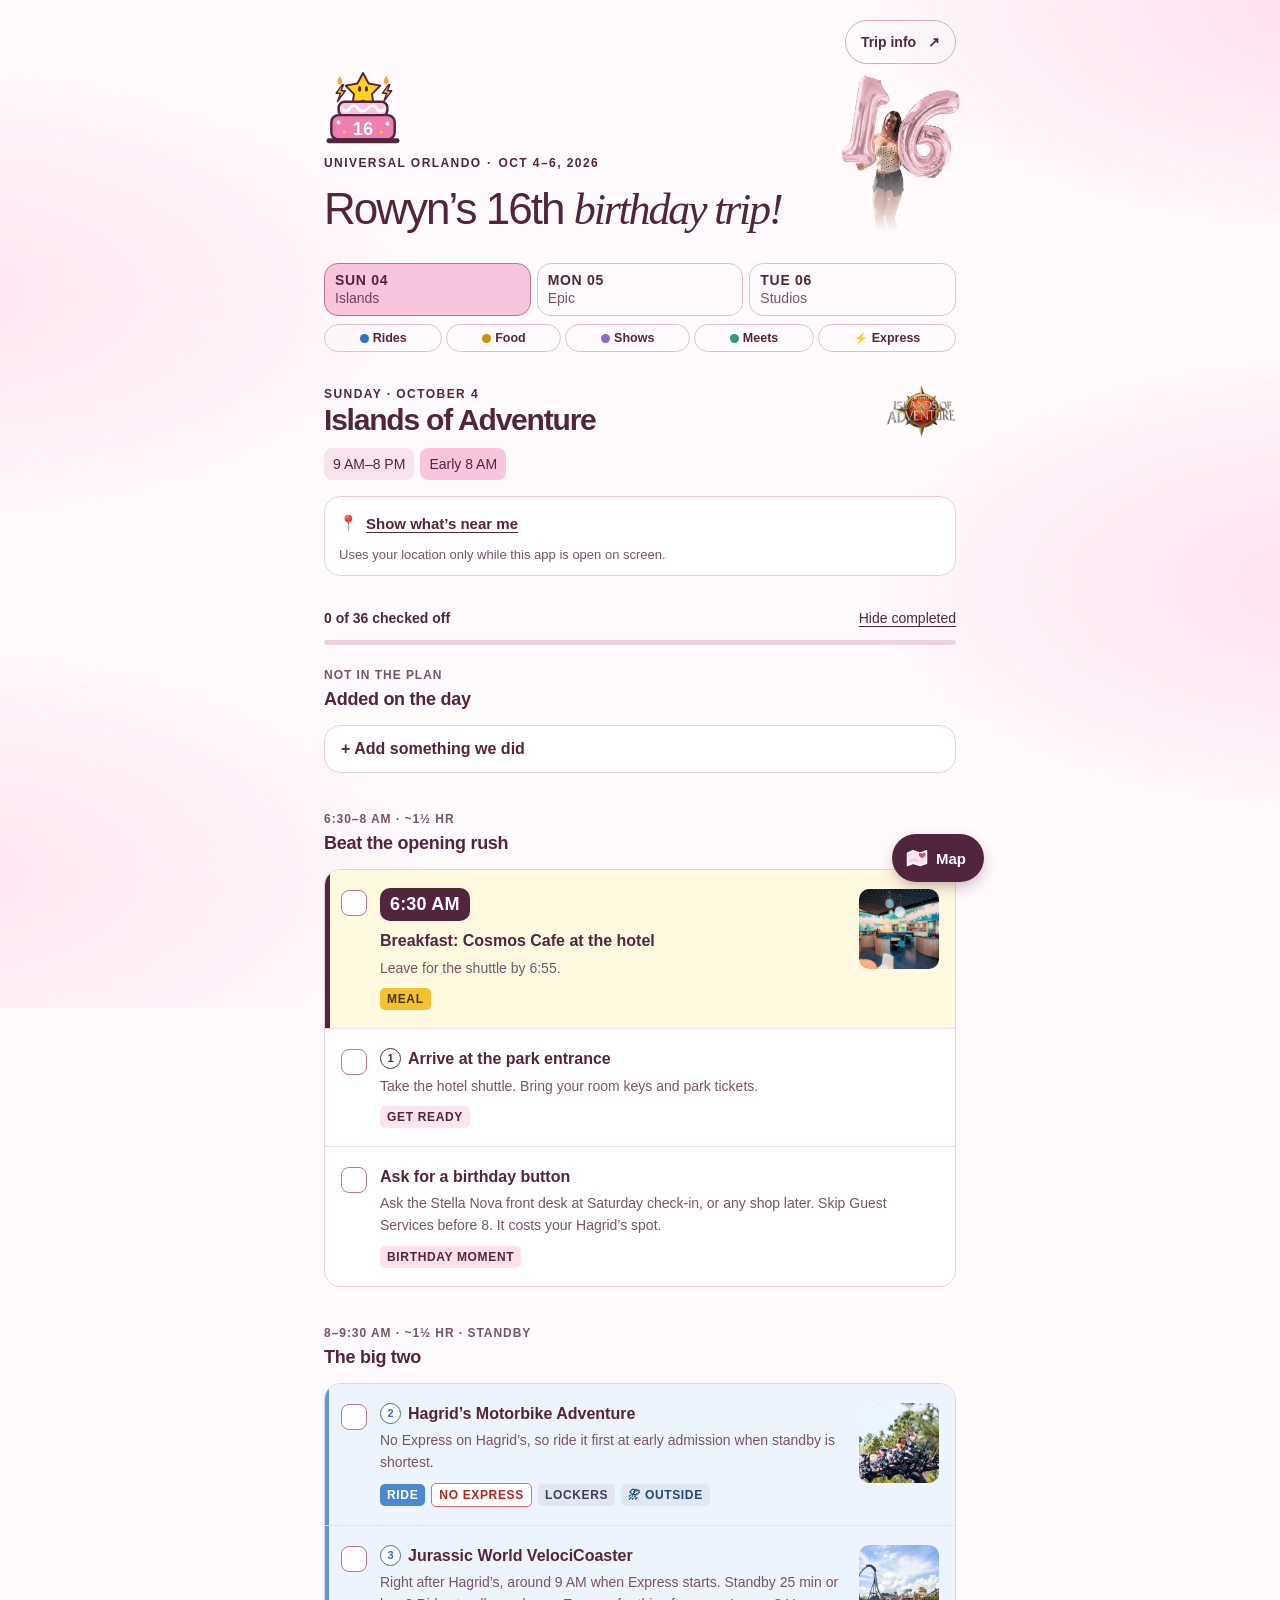
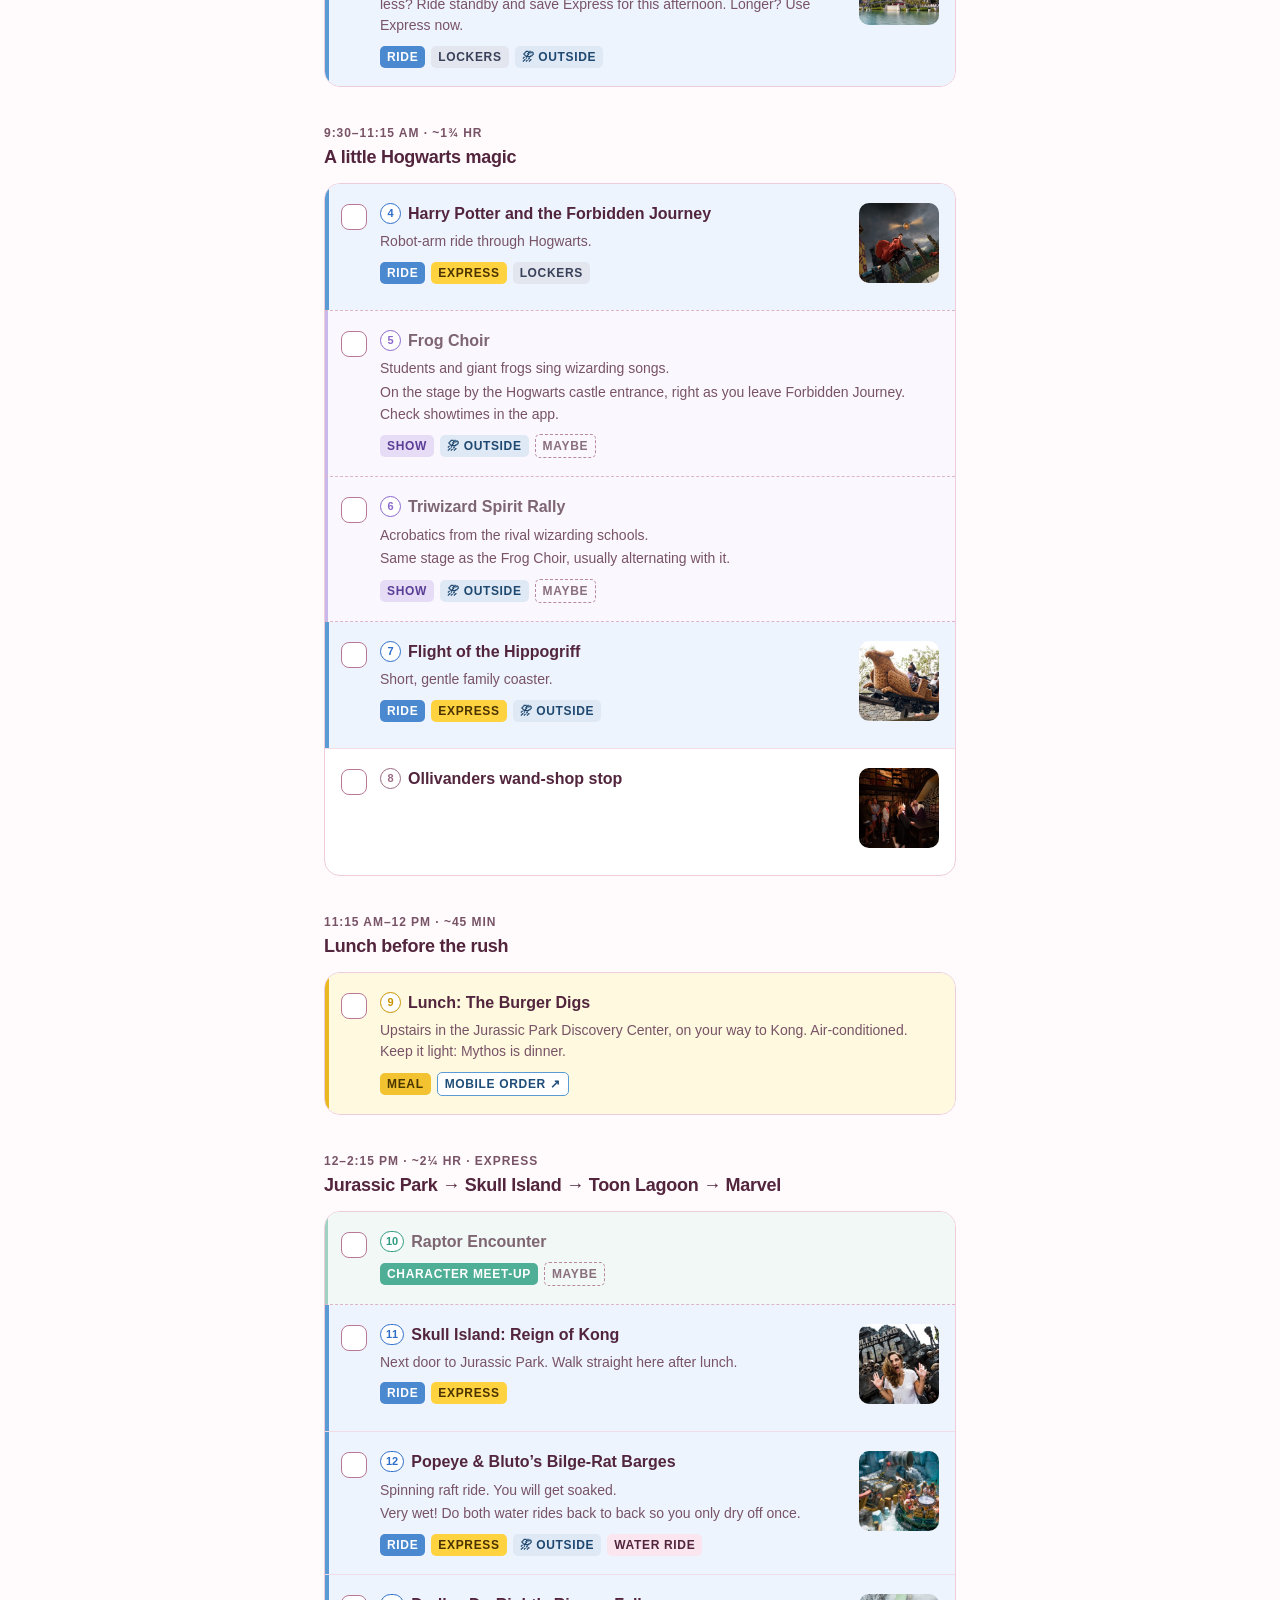
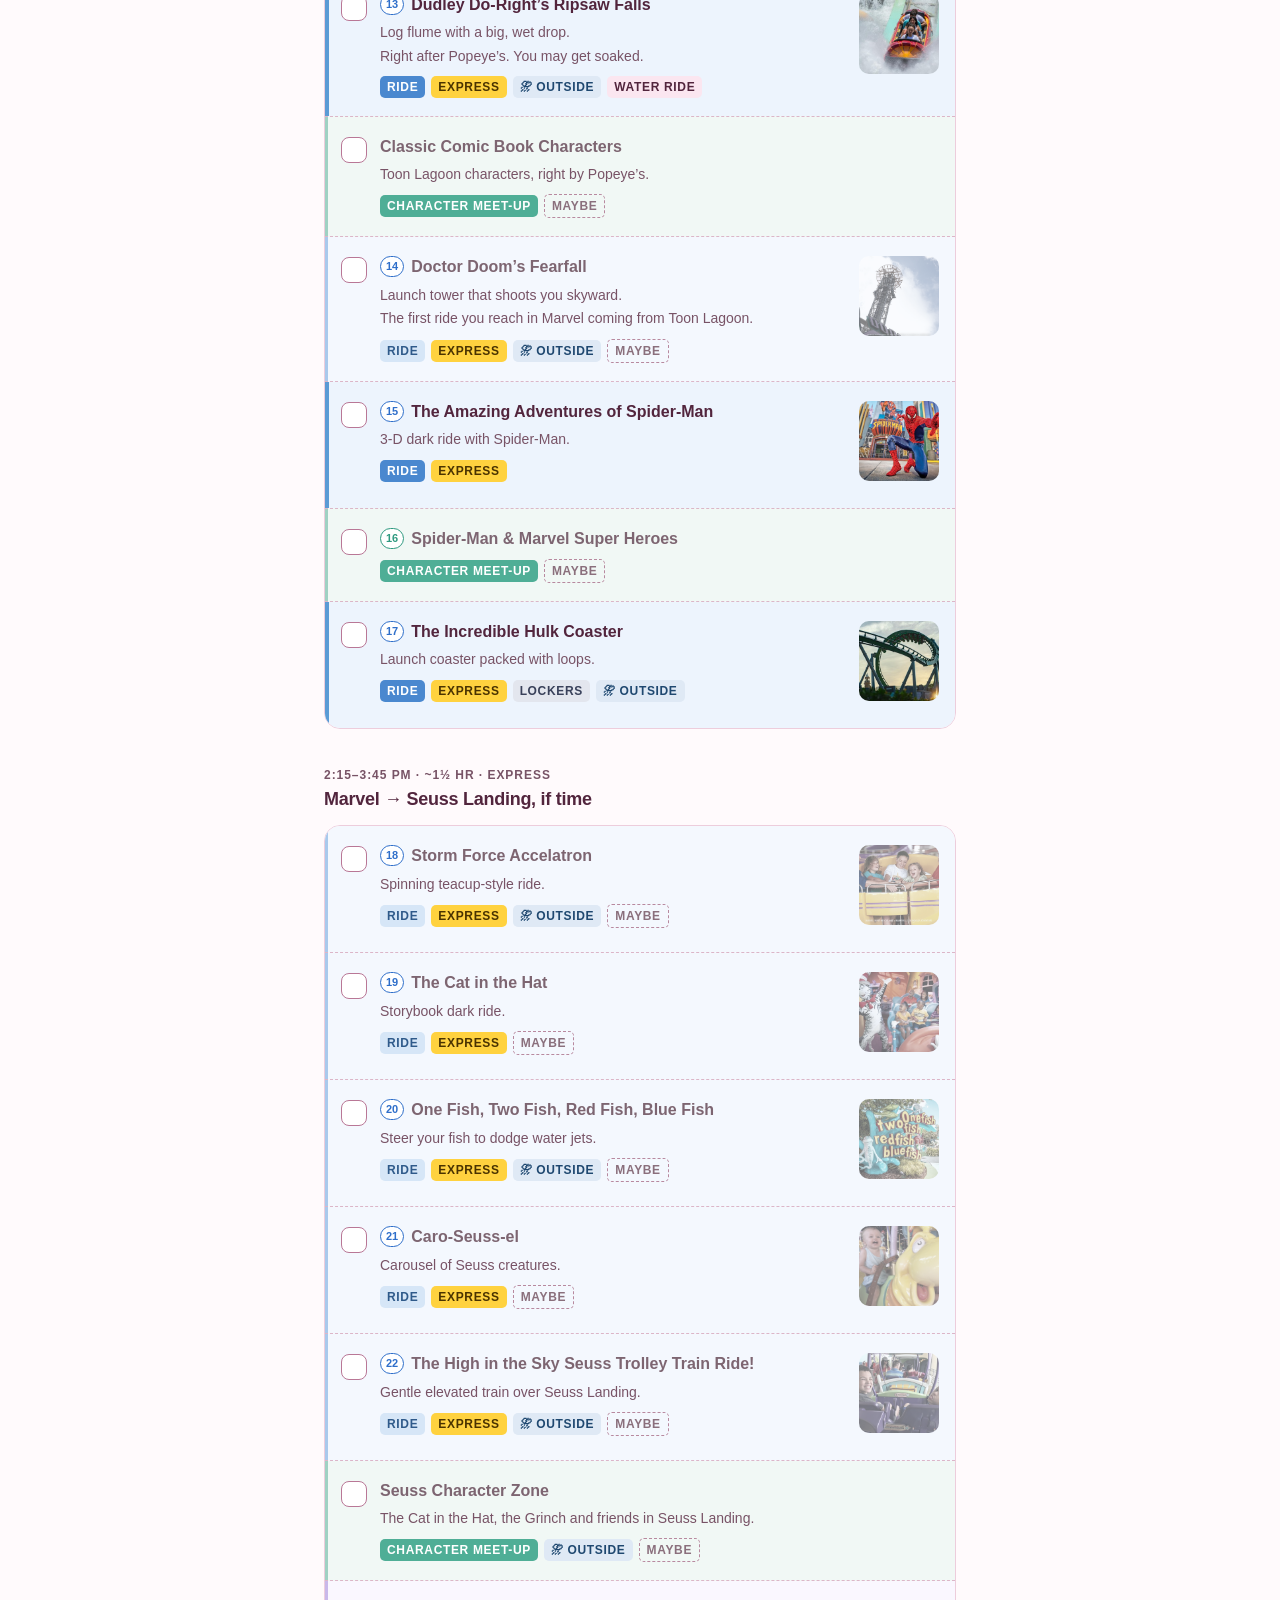
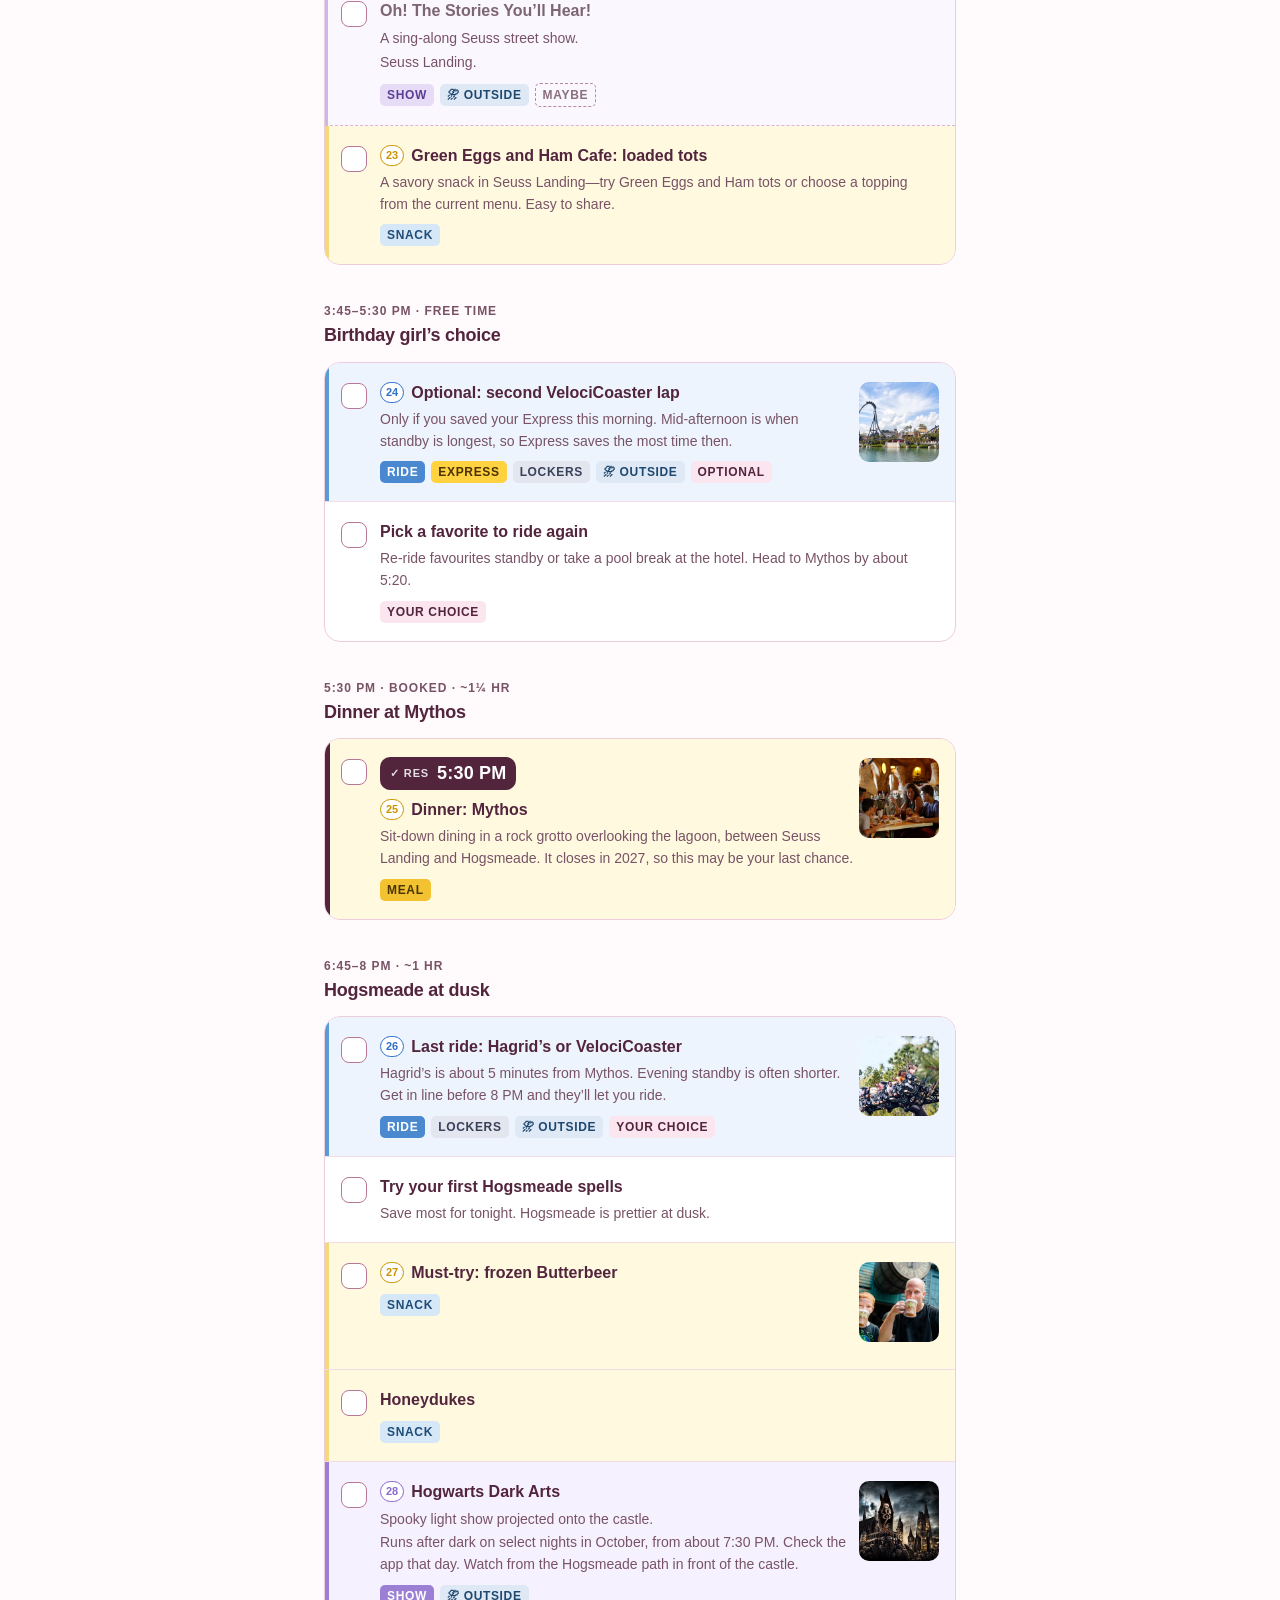
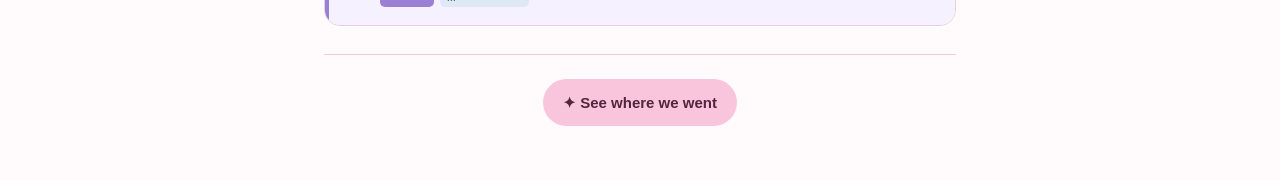
==== index.html @ b740d7c8 "Add missing shows and character meets as maybes, with live times on meets too; v132 Co-Authored-By: " ====
<!doctype html>
<html lang="en"><head><meta charset="UTF-8"><meta name="robots" content="noindex, nofollow, noimageindex"><meta name="viewport" content="width=device-width, initial-scale=1, viewport-fit=cover"><meta name="theme-color" content="#fffafc"><meta name="description" content="Three days of rides, birthday moments, and a pocket-sized checklist for Universal Orlando."><meta name="apple-mobile-web-app-capable" content="yes"><meta name="apple-mobile-web-app-title" content="Rowyn’s 16th"><meta name="apple-mobile-web-app-status-bar-style" content="default"><meta property="og:type" content="website"><meta property="og:url" content="https://alisonjoseph.github.io/birthday-park-days/"><meta property="og:title" content="Rowyn’s 16th birthday trip!"><meta property="og:description" content="Three days at Universal Orlando, Oct 4–6."><meta property="og:image" content="https://alisonjoseph.github.io/birthday-park-days/og-image.png?v=4"><meta property="og:image:width" content="1200"><meta property="og:image:height" content="630"><meta name="twitter:card" content="summary_large_image"><title>Rowyn’s 16th birthday trip!</title><link rel="manifest" href="./manifest.webmanifest?v=132"><link rel="icon" href="./icons/favicon.svg?v=132" type="image/svg+xml"><link rel="apple-touch-icon" href="./icons/apple-touch-icon.png?v=132"><link rel="stylesheet" href="./styles.css?v=132"><script defer src="./itinerary.js?v=132"></script><script defer src="./app.js?v=132"></script></head>
<body><div class="app">
<section class="trip-heading"><div class="hero"><div class="hero-text"><a href="./" class="brand" aria-label="Rowyn’s 16th home"><img class="brand-cake" src="./icons/cake-16.svg" alt="" width="78" height="78"></a><p class="eyebrow trip-eyebrow"><span>UNIVERSAL ORLANDO</span><span class="dot-sep">OCT 4–6, 2026</span></p><h1>Rowyn’s 16th <em>birthday trip!</em></h1></div><div class="hero-side"><button class="help-button" id="help-open" aria-label="Open trip information and installation help">Trip info <span aria-hidden="true">↗</span></button><img class="hero-photo" src="./photos/hero-photo.jpg" alt="The birthday girl holding pink 1 and 6 balloons" width="180" height="227"></div></div><div class="trip-bottom" hidden><span class="birthday-label">3 parks · 3 days</span><span id="total-progress">0 checked off</span></div></section>
<div class="top-cover" aria-hidden="true"></div><div id="nav-sentinel" aria-hidden="true"></div><div class="sticky-nav"><div class="nav-row"><nav class="days" aria-label="Choose itinerary day" id="days"></nav></div><div class="filters" id="filters" role="group" aria-label="Show only"></div></div>
<main id="main"><section class="park-heading" id="park-heading"></section><section class="route-card" id="route-card" aria-label="Today’s route"><button type="button" class="route-map" id="route-open" aria-label="Open today’s route map"><svg id="route-mini" aria-hidden="true"></svg></button><div class="route-row"><div class="route-text"><strong id="route-label">Today’s route</strong><span id="route-sum"></span></div><button type="button" class="route-expand" id="route-expand">Expand <span aria-hidden="true">↗</span></button></div><section class="near-you" id="near-you" aria-label="Near you" aria-live="polite"></section></section><section class="day-status" aria-label="Day progress"><div><span id="day-progress"></span><button id="filter" aria-pressed="false">Hide completed</button></div><progress id="progress" value="0" max="100" aria-label="Day completed"></progress></section><div id="save-warning" role="status" hidden></div><div id="checklist"></div><p class="all-done" id="all-done" hidden>You did it. A day well ridden. ✦</p><aside class="park-note" id="park-note"></aside><footer><button type="button" id="recap-open" class="recap-button">✦ See where we went</button></footer></main>
<div class="view-switch view-fab" role="group" aria-label="View"><button type="button" data-view="list" aria-pressed="true"><svg class="vs-ico" viewBox="0 0 22 20" aria-hidden="true"><path d="M3.2 2.2l.9 1.9 2 .3-1.5 1.4.4 2-1.8-1-1.8 1 .4-2L.3 4.4l2-.3z" fill="#f28cb8"/><rect x="9" y="3.3" width="12" height="2.6" rx="1.3" fill="currentColor"/><path d="M3.2 9.4c-.8-1-2.6-.6-2.6.8 0 1.3 1.6 2.2 2.6 3 1-.8 2.6-1.7 2.6-3 0-1.4-1.8-1.8-2.6-.8z" fill="#f28cb8"/><rect x="9" y="9.7" width="9" height="2.6" rx="1.3" fill="currentColor"/><path d="M3.2 15.2l.9 1.9 2 .3-1.5 1.4.4 2-1.8-1-1.8 1 .4-2-1.5-1.4 2-.3z" fill="#f28cb8" transform="translate(0 -1.2)"/><rect x="9" y="15.3" width="10.5" height="2.6" rx="1.3" fill="currentColor"/></svg><span class="vs-text">List</span></button><button type="button" data-view="map" aria-pressed="false"><svg class="vs-ico" viewBox="0 0 22 20" aria-hidden="true"><path d="M1.5 5.2l5.6-2.4 7 2.4 6.4-2.4v12.4l-6.4 2.4-7-2.4-5.6 2.4z" fill="#fde2ee" stroke="currentColor" stroke-width="1.5" stroke-linejoin="round"/><path d="M7.1 2.8v12.4M14.1 5.2v12.4" stroke="currentColor" stroke-width="1.2" opacity=".45"/><path d="M4.2 13.2c1.6-.4 2.2-2.2 4-2.1s2.2 1.9 4 1.5" fill="none" stroke="#f28cb8" stroke-width="1.3" stroke-linecap="round" stroke-dasharray=".1 2.3"/><path d="M16.2 11.4c-1.3-1.6-4-1-4 1.1 0 1.9 2.4 3.3 4 4.5 1.6-1.2 4-2.6 4-4.5 0-2.1-2.7-2.7-4-1.1z" transform="translate(0 -6.2)" fill="#e0457f" stroke="#fff" stroke-width="1"/></svg><span class="vs-text">Map</span></button></div><div class="save-status" id="save-status" aria-live="polite"></div></div>
<dialog id="help"><div class="dialog-head"><h2>Trip details</h2><button id="help-close" aria-label="Close trip information">✕</button></div><div class="dialog-body"><h3>Travel</h3><ul class="flights"><li><div class="travel-text"><span class="flight-dir">Going · Sat, Oct 3</span><strong>Southwest WN 3813</strong><span>Austin (AUS) 4:15 PM CT → Orlando (MCO) 7:45 PM ET</span></div></li><li><div class="travel-text"><span class="flight-dir">Hotel · Oct 3–7</span><strong>Universal Stella Nova Resort</strong><span>Check in Sat, Oct 3 · Check out Wed, Oct 7</span></div><img class="travel-photo" src="./photos/hotel-stella-nova.jpg" alt="Universal Stella Nova Resort at dusk" width="80" height="80"></li><li><div class="travel-text"><span class="flight-dir">Home · Wed, Oct 7</span><strong>Southwest WN 4398</strong><span>Orlando (MCO) 2:05 PM ET → Austin (AUS) 3:55 PM CT</span></div></li></ul><h3>Weather</h3><ul class="weather-list" id="trip-weather"></ul><p class="wx-note">Forecast for Orlando from Open-Meteo. Updates when you’re online.</p><h3>Hours at a glance</h3><div class="hours-table"><table><caption>Regular park hours · Eastern</caption><thead><tr><th scope="col">Park</th><th scope="col">Oct 4</th><th scope="col">Oct 5–6</th></tr></thead><tbody><tr><th scope="row">Studios</th><td>9 AM–5 PM</td><td>10 AM–7 PM</td></tr><tr><th scope="row">Islands</th><td>9 AM–8 PM</td><td>9 AM–8 PM</td></tr><tr><th scope="row">Epic</th><td>10 AM–8 PM</td><td>10 AM–8 PM</td></tr></tbody></table></div><h3>Add to your home screen</h3><button id="install" hidden>Install Rowyn’s 16th</button><p><strong>iPhone:</strong> open this link in Safari, tap Share, then Add to Home Screen. Enable Open as Web App if shown.</p><p id="offline-status" hidden></p><h3>Your checkmarks</h3><p>Saved on this device and browser, including when offline. They do not sync with other phones. Clearing browser data removes them.</p><p class="reset-row"><button type="button" id="reset-day" class="reset-button">Reset all checkmarks</button></p><h3>Hotel & early entry</h3><p>Bring your hotel room key every day. You need it for early admission.</p><h3>Useful links</h3><ul class="links"><li><a href="https://www.universalorlando.com/web/en/us/plan-your-visit/hours-information/park-hours" target="_blank" rel="noopener">Official hours & closures ↗</a></li><li><a href="https://www.universalorlando.com/web/en/us/early-park-admission" target="_blank" rel="noopener">Early admission attractions ↗</a></li><li><a href="https://www.universalorlando.com/web/en/us/tickets-packages/express-passes" target="_blank" rel="noopener">Express details ↗</a></li><li><a href="https://www.loewshotels.com/stella-nova-resort/discover" target="_blank" rel="noopener">Stella Nova hotel details ↗</a></li><li><a href="https://blog.discoveruniversal.com/guides-and-tips/complete-guide-to-universal-islands-of-adventure/" target="_blank" rel="noopener">Islands ride & food guide ↗</a></li><li><a href="https://blog.discoveruniversal.com/guides-and-tips/complete-guide-to-universal-studios-florida/" target="_blank" rel="noopener">Studios ride & food guide ↗</a></li><li><a href="https://blog.discoveruniversal.com/guides-and-tips/complete-guide-to-universal-epic-universe/" target="_blank" rel="noopener">Epic ride & food guide ↗</a></li></ul></div></dialog>
<dialog id="map-view" class="map-dialog" aria-labelledby="map-title"><div class="map-head"><div><p class="map-eyebrow" id="map-eyebrow">TODAY’S ROUTE</p><h2 id="map-title"></h2></div><div class="map-head-actions"><button type="button" id="map-extras" class="map-extras" aria-pressed="true" aria-label="Show optional extras on the route">Extras</button><button id="map-close" aria-label="Close map">✕</button></div></div><div class="map-stage"><svg id="route-full" role="group" aria-label="Route map. Numbered pins follow the plan; tap one to see it. Pinch or use the buttons to zoom."></svg><div class="map-legend" role="group" aria-label="Map options"></div><div class="map-zoom"><button type="button" data-zoom="1.6" aria-label="Zoom in">+</button><button type="button" data-zoom="0.625" aria-label="Zoom out">−</button><button type="button" id="map-fit" hidden>Fit</button><button type="button" class="map-add" id="map-add" aria-label="Add something we did">★ Add</button></div></div><div class="map-sheet" id="map-sheet" aria-live="polite"></div></dialog><dialog id="add-dialog" class="add-dialog" aria-labelledby="add-title"><div class="dialog-head"><h2 id="add-title">Add something</h2><button id="add-close" aria-label="Close">✕</button></div><div class="dialog-body" id="add-body"></div></dialog><dialog id="recap" class="recap-dialog" aria-labelledby="recap-title"><div class="dialog-head"><h2 id="recap-title">Where we went</h2><button id="recap-close" aria-label="Close recap">✕</button></div><button type="button" class="recap-replay" id="recap-replay" aria-label="Replay the recap animation"><span aria-hidden="true">↻</span> Replay</button><div class="recap-body"><p class="recap-eyebrow">UNIVERSAL ORLANDO · OCT 4–6, 2026</p><p class="recap-headline">Rowyn’s 16th, <em>mapped</em></p><div class="recap-maps" id="recap-maps"></div><div class="recap-stats" id="recap-stats"></div><p class="recap-fine">The ink line follows the order things were checked off. Screenshot it to keep.</p></div></dialog><noscript><p class="no-script">Enable JavaScript to view and check off your itinerary.</p></noscript></body></html>
---- styles.css ----
:root{color-scheme:light;--ink:#52253d;--muted:#785366;--paper:#fff3f7;--line:#edcddc;--accent:#f8c5dd;--display:Georgia,'Times New Roman',serif;font-family:ui-sans-serif,-apple-system,BlinkMacSystemFont,'Segoe UI',sans-serif;color:var(--ink);background:#f5dfe9}*{box-sizing:border-box}body{margin:0}button,a,input{-webkit-tap-highlight-color:transparent}button,input{font:inherit}button,a{touch-action:manipulation}button{cursor:pointer}button:focus-visible,a:focus-visible,input:focus-visible{outline:3px solid #b12f71;outline-offset:4px}button{color:inherit}a{color:inherit}button:disabled{cursor:default}.app{max-width:720px;margin:auto;background:var(--paper);min-height:100dvh;padding:0 26px;padding-top:env(safe-area-inset-top);padding-bottom:env(safe-area-inset-bottom)}.topbar{display:flex;align-items:center;justify-content:space-between;padding:24px 0 16px;gap:10px}.brand{text-decoration:none;font-weight:850;letter-spacing:.11em;font-size:14px;display:flex;align-items:center;gap:9px}.brand-mark{display:grid;place-items:center;width:31px;height:31px;background:var(--ink);color:var(--accent);border-radius:9px;font-size:21px}.help-button{background:transparent;border:1px solid #d9aabe;border-radius:24px;padding:11px 15px;min-height:44px;font-size:14px;font-weight:600}.help-button span{margin-left:8px}.trip-heading{padding:22px 0 26px}.eyebrow{font-size:12px;font-weight:750;letter-spacing:.12em;line-height:1.6;margin:0 0 14px}.trip-heading h1{font-size:clamp(43px,9vw,66px);font-weight:500;line-height:1.02;letter-spacing:-.045em;margin:0 0 24px}.trip-heading h1 em{font-family:var(--display);font-weight:400;letter-spacing:-.05em}.trip-bottom{display:flex;justify-content:space-between;gap:12px;align-items:center;font-size:14px}.birthday-label{font-weight:650}#total-progress{color:var(--muted);font-variant-numeric:tabular-nums}.days{position:sticky;top:0;z-index:5;display:grid;grid-template-columns:repeat(3,1fr);gap:8px;background:var(--paper);padding:12px 0 14px;border-bottom:1px solid var(--line)}.day-button{border:1px solid #e6bdd0;background:transparent;border-radius:14px;text-align:left;padding:12px 14px;min-height:88px;display:flex;flex-direction:column;gap:4px}.day-button[aria-current="date"]{background:var(--ink);border-color:var(--ink);color:white}.day-button .date{font-size:14px;font-weight:750;letter-spacing:.05em}.day-button .label{font-size:14px;color:var(--muted);line-height:1.3}.day-button[aria-current="date"] .label{color:var(--accent)}.park-heading{padding:28px 0 18px}.park-heading h2{font-size:34px;line-height:1.05;letter-spacing:-.04em;margin:0 0 11px;max-width:450px}.park-heading .subtitle{font-family:var(--display);font-style:italic;font-size:20px;line-height:1.4;margin:0 0 19px}.hours{display:flex;flex-wrap:wrap;gap:8px}.hours span{font-size:14px;padding:9px 11px;border-radius:8px;background:#f8e2ec}.hours .early{background:var(--accent)}.intro{font-size:16px;line-height:1.6;color:var(--muted);margin:19px 0 0}.day-status{padding:2px 0 20px}.day-status>div{display:flex;justify-content:space-between;align-items:center;gap:12px}#day-progress{font-size:14px;font-weight:700}#filter{background:transparent;border:0;font-size:14px;padding:12px 0;text-decoration:underline;text-underline-offset:3px;min-height:44px}progress{appearance:none;border:0;display:block;width:100%;height:5px;border-radius:10px;overflow:hidden;background:#eed1df}progress::-webkit-progress-bar{background:#eed1df}progress::-webkit-progress-value{background:var(--ink);transition:width .2s}progress::-moz-progress-bar{background:var(--ink)}.section{margin-bottom:28px}.section-title{display:flex;align-items:flex-start;gap:12px;padding:11px 0 14px}.number{flex-shrink:0;font-size:12px;font-weight:700;border:1px solid #dcb0c5;display:grid;place-items:center;width:28px;height:28px;border-radius:50%;margin-top:3px}.section-title .time{font-size:12px;letter-spacing:.08em;font-weight:750;color:var(--muted);margin:0 0 5px}.section-title h3{font-size:18px;font-weight:750;margin:0;line-height:1.35;letter-spacing:-.015em}.items{background:white;border:1px solid var(--line);border-radius:16px;overflow:hidden}.item{display:flex;align-items:flex-start;gap:13px;padding:18px 16px;border-bottom:1px solid #f2dce6;cursor:pointer}.item:last-child{border:0}.item input{appearance:none;-webkit-appearance:none;flex-shrink:0;width:26px;height:26px;border:1.5px solid #b97796;border-radius:8px;margin:2px 0 0;background:white;display:grid;place-items:center;cursor:pointer}.item input:checked{background:var(--ink);border-color:var(--ink)}.item input:checked:after{content:'✓';font-size:19px;color:var(--accent);font-weight:700}.item-body{flex:1;min-width:0}.item-title{font-size:16px;line-height:1.45;font-weight:700;display:block}.item-note{font-size:14px;line-height:1.55;color:var(--muted);display:block;margin-top:5px}.tag{font-size:12px;font-weight:750;letter-spacing:.055em;display:inline-block;padding:4px 7px;background:#fbe6f0;border-radius:5px;margin-top:9px}.tag.priority{background:#f9d2e4}.tag.birthday{background:#ffe0eb}.item.done{background:#fcecf3}.item.done .item-title{text-decoration:line-through;color:#835d70}.item.done .item-note,.item.done .tag{opacity:.65}.park-note{border-left:3px solid #cf87a9;padding:2px 0 2px 16px;margin:6px 0 30px;font-size:14px;line-height:1.65;color:var(--muted)}.park-note strong{display:block;color:var(--ink);margin-bottom:4px}.express-tip{background:#fbe3ee;border-radius:10px;font-size:14px;line-height:1.55;padding:14px 16px;margin:0 0 22px}.all-done{padding:24px;background:var(--accent);border-radius:14px;font-size:20px;font-family:var(--display);text-align:center}footer{padding:24px 0 40px;border-top:1px solid var(--line);font-size:13px;text-align:center;color:var(--muted);line-height:1.7}footer p{font-family:var(--display);font-style:italic;font-size:23px;margin:0 0 6px;color:var(--ink)}footer a{display:block;font-size:14px;margin-top:10px;text-underline-offset:3px}.save-status{position:fixed;bottom:calc(22px + env(safe-area-inset-bottom));left:50%;transform:translateX(-50%);background:var(--ink);color:white;border-radius:22px;padding:11px 17px;font-size:14px;box-shadow:0 5px 20px #52253d33;pointer-events:none;opacity:0;transition:opacity .15s;z-index:12;white-space:nowrap}.save-status.visible{opacity:1}#save-warning{padding:14px;background:#ffe3c9;border-radius:10px;margin:0 0 20px;font-size:14px;line-height:1.5}dialog{width:calc(100% - 28px);max-width:520px;max-height:85dvh;padding:0;border:1px solid var(--line);border-radius:20px;background:var(--paper);color:var(--ink)}dialog::backdrop{background:#52253d88;backdrop-filter:blur(3px)}.dialog-head{display:flex;align-items:center;justify-content:space-between;padding:20px 22px 12px;position:sticky;top:0;background:var(--paper);border-bottom:1px solid var(--line)}.dialog-head h2{font-size:24px;letter-spacing:-.03em;margin:0}.dialog-head button{border:1px solid #e6bdd0;background:transparent;border-radius:50%;width:44px;height:44px;font-size:20px}.dialog-body{padding:22px;font-size:16px;line-height:1.6}.dialog-body h3{font-size:18px;margin:26px 0 8px}.dialog-body p{margin:10px 0}.hours-table{overflow-x:auto}table{border-collapse:collapse;width:100%;font-size:14px}caption{text-align:left;margin:0 0 10px;color:var(--muted)}th,td{text-align:left;padding:10px 6px;border-bottom:1px solid var(--line);vertical-align:top}#install{display:block;background:var(--ink);color:white;border:0;border-radius:10px;padding:13px 18px}#install[hidden]{display:none}.links{padding-left:18px}.links li{margin:12px 0}.no-script{padding:30px}body.modal-open{overflow:hidden}[hidden]{display:none!important}@media(min-width:800px){.app{margin:24px auto;border-radius:24px;padding:0 44px;box-shadow:0 10px 60px #52253d0d}.trip-heading{padding-top:30px}.topbar{padding-top:28px}.days{top:0}.park-heading{padding-top:32px}}@media(max-width:370px){.app{padding-left:16px;padding-right:16px}.day-button{padding:12px 10px}.trip-bottom{font-size:13px}.park-heading h2{font-size:30px}}@media(prefers-reduced-motion:reduce){*{transition:none!important;scroll-behavior:auto!important}}@media print{.days,.help-button,#filter,.save-status{display:none}.app{max-width:none}.items{break-inside:avoid}body{background:white}}

/* Compact trip framing keeps the first activity within a phone screen. */
.topbar{padding:16px 0 10px}.trip-heading{padding:12px 0 16px}.trip-heading h1{font-size:34px;line-height:1.15;margin-bottom:12px}.trip-heading .eyebrow{margin-bottom:10px}.day-button{min-height:74px;padding:11px 12px}.park-heading{padding:22px 0 16px}.park-heading .eyebrow{margin-bottom:10px}.park-heading h2{font-size:30px}.park-heading .subtitle{font-size:18px;margin-bottom:14px}.day-status{padding-bottom:12px}@media(min-width:800px){.trip-heading h1{font-size:44px}}

.day-button[aria-current="date"]{background:#f8c5dd;border-color:#bf6f93;color:#52253d}.day-button[aria-current="date"] .label{color:#704357}.brand-mark{background:#f8c5dd;color:#52253d}.item input:checked{background:#a13b70;border-color:#a13b70}.item input:checked:after{color:#fff3f7}progress::-webkit-progress-value{background:#af477e}progress::-moz-progress-bar{background:#af477e}

/* Photos sit to the right; text can use the full width beneath them. */
.item-photo{float:right;width:80px;height:80px;object-fit:cover;border-radius:10px;margin:1px 0 9px 12px;background:#fbe6f0}.item-description{display:block;font-size:14px;line-height:1.55;margin-top:6px;color:var(--ink)}.item-body{display:flow-root}.item.unavailable{background:#fff8fb;cursor:default}.item input:disabled{background:#f2e7ed;border-style:dashed;cursor:default}.item.done .item-photo{opacity:.6}.item.done .item-description{color:var(--muted)}.checklist-intro{font-size:14px;line-height:1.6;color:var(--muted);margin:0 0 18px}@media(max-width:370px){.item{padding:16px 12px;gap:10px}.item-photo{width:68px;height:68px;margin-left:9px}}
.item-est{display:block;font-size:12px;font-weight:650;letter-spacing:.02em;opacity:.75;margin-top:2px}
.tag.express{background:#5a1f3d;color:#fff;margin-right:6px}
.day-button .tab-hours{font-size:11.5px;font-weight:650;line-height:1.25;opacity:.8}
.item.food{background:#fff8ef;box-shadow:inset 4px 0 0 #f0a35e}
.item.food-snack{box-shadow:inset 4px 0 0 #f6c58f}
.tag.food-tag{background:#f0a35e;color:#4a2408;margin-right:6px}
.item.food-snack .tag.food-tag{background:#fbdcb8}
.item.show{background:#f6f1ff;box-shadow:inset 4px 0 0 #9b7fd4}
.tag.show-tag{background:#9b7fd4;color:#fff;margin-right:6px}
.park-title{display:flex;align-items:center;justify-content:space-between;gap:12px}
.park-logos{display:flex;gap:8px;flex-shrink:0}
.park-logo{height:52px;width:auto;max-width:96px;object-fit:contain}
.brand-cake{width:38px;height:38px;display:block}
.item.maybe{background:#faf6f8;outline:1.5px dashed #dcb6c8;outline-offset:-6px;border-radius:12px}
.item.maybe .item-title{color:#8a6f7c}
.item.maybe .item-photo{opacity:.55;filter:grayscale(.5)}
.tag.maybe-tag{background:transparent;border:1.5px dashed #b8899f;color:#8a6f7c;margin-right:6px}
.sticky-nav{position:sticky;top:0;z-index:5;background:var(--paper);border-bottom:1px solid var(--line)}
.sticky-nav .days{position:static;border-bottom:0;padding-bottom:8px}
.filters{display:flex;gap:6px;overflow-x:auto;padding:0 0 10px;scrollbar-width:none}
.filters::-webkit-scrollbar{display:none}
.filter-chip{flex-shrink:0;border:1px solid #e6bdd0;background:transparent;color:#52253d;border-radius:999px;padding:6px 12px;font:inherit;font-size:13px;font-weight:650;cursor:pointer}
.filter-chip[aria-pressed="true"]{background:#52253d;border-color:#52253d;color:#fff}
.filter-chip{padding:6px 10px;font-size:12.5px}.filters{gap:5px}
.filter-chip{padding:6px 7px;flex:1 1 auto}
.filter-chip{white-space:nowrap;padding:6px 6px;font-size:12px}
.item.meet{background:#eefaf6;box-shadow:inset 4px 0 0 #4fae96}
.tag.meet-tag{background:#4fae96;color:#fff;margin-right:6px}
.filters{gap:4px}.filter-chip{padding:6px 5px}
.item.maybe{outline:none;background:#fbf7f9}
.item.maybe.meet{background:#f1f8f5;box-shadow:inset 3px 0 0 #9fd1c3}
.item.maybe .item-title{color:#7d6571}
.item.maybe{outline:1.5px dashed #dcb6c8;outline-offset:-5px;border-radius:0}
.booked{display:inline-flex;align-items:center;gap:8px;background:#52253d;color:#fff;border-radius:10px;padding:6px 10px;margin-bottom:8px;align-self:flex-start}
.booked-label{font-size:11px;font-weight:800;letter-spacing:.08em;opacity:.85}
.booked-time{font-size:18px;font-weight:850;letter-spacing:.01em}
.item.is-booked{box-shadow:inset 5px 0 0 #52253d;background:#fff4ea}
.item.food-coffee{box-shadow:inset 4px 0 0 #a9745a}
.item.food-coffee .tag.food-tag{background:#e9d3c4;color:#4a2a18}
.flights{list-style:none;padding:0;margin:8px 0 0;display:grid;gap:8px}
.flights li{display:flex;flex-direction:column;gap:2px;background:#fff;border:1px solid #efd3df;border-radius:12px;padding:10px 12px}
.flight-dir{font-size:11px;font-weight:800;letter-spacing:.08em;text-transform:uppercase;color:#8a6f7c}
.flights li{flex-direction:row;align-items:center;gap:12px}
.travel-icon{font-size:24px;width:40px;height:40px;display:grid;place-items:center;background:#fbe6f0;border-radius:10px;flex-shrink:0}
.travel-text{display:flex;flex-direction:column;gap:2px}
.flights li{justify-content:space-between}
.travel-photo{width:80px;height:80px;object-fit:cover;border-radius:10px;flex-shrink:0}
.travel-text{flex:1;min-width:0}
.dialog-body>h3:first-child{margin-top:0}
.sticky-nav{top:0;padding-top:env(safe-area-inset-top)}
.item-description{color:var(--muted)}.item-description+.item-note{margin-top:2px}
.booked{display:flex;width:fit-content;overflow:hidden}
.booked{white-space:nowrap}
.reset-button{background:transparent;border:1px solid #e0b9ca;color:var(--muted);border-radius:999px;padding:9px 16px;font-size:13px;font-weight:600}
.hero{display:flex;align-items:center;gap:8px}
.hero-text{flex:1;min-width:0}
.hero-photo{width:150px;height:auto;flex-shrink:0;mix-blend-mode:multiply;margin:-10px -8px -6px 0}
@media(min-width:600px){.hero-photo{width:200px}}
.item.food{background:#f1f7fd;box-shadow:inset 4px 0 0 #5b9bd5}
.item.food-snack{box-shadow:inset 4px 0 0 #9cc4e8}
.tag.food-tag{background:#5b9bd5;color:#fff}
.item.food-snack .tag.food-tag{background:#d6e7f7;color:#1f4d78}
.item.food.is-booked{box-shadow:inset 5px 0 0 #52253d;background:#f1f7fd}
.hero-photo{margin-bottom:4px}@media(min-width:600px){.hero-photo{width:170px}}
.hero-photo{-webkit-mask-image:linear-gradient(to bottom,#000 55%,transparent 98%);mask-image:linear-gradient(to bottom,#000 55%,transparent 98%)}
.item.done .item-description,.item.done .item-note,.item.done .item-est,.item.done .tag,.item.done .booked,.item.done .item-photo{display:none}
.item.done{padding-top:14px;padding-bottom:14px}
.reset-button.armed{background:#b12f71;border-color:#b12f71;color:#fff}
.hero-photo{width:122px}@media(min-width:600px){.hero-photo{width:140px}}
.hero{align-items:flex-end}.hero .trip-heading h1,.hero h1{margin-bottom:0}.hero-photo{margin-bottom:0}
.brand-cake{width:52px;height:52px}
.trip-eyebrow{display:flex;flex-wrap:wrap;column-gap:1.4em;overflow:hidden}
.trip-eyebrow span{white-space:nowrap}
.trip-eyebrow .dot-sep{position:relative}
.trip-eyebrow .dot-sep::before{content:"·";position:absolute;left:-.95em}
.item.maybe{outline:none;border-top:1.5px dashed #dcb6c8;border-bottom:1.5px dashed #dcb6c8}
.item.maybe+.item.maybe{border-top:0}
.item:not(.maybe):has(+.item.maybe){border-bottom:0}
.items>.item.maybe:first-child{border-top:0}
.items>.item.maybe:last-child{border-bottom:0}
.tag.no-express-tag{background:#fff4d6;color:#8a4b00;border:1.5px solid #e0a43a;margin-right:6px}
.brand-cake{width:104px;height:104px}
#nav-sentinel{height:1px;margin-bottom:-1px}
.sticky-nav.stuck::before{content:"";position:absolute;left:-40px;right:-40px;bottom:100%;height:100vh;background:var(--paper)}
@media(min-width:800px){.sticky-nav.stuck::before{left:0;right:0}}
html,body{overflow-x:clip}
.item.ride{background:#fff4f8;box-shadow:inset 4px 0 0 #e58db3}
.tag.ride-tag{background:#e58db3;color:#fff;margin-right:6px}
.item.ride.maybe{background:#fbf7f9;box-shadow:inset 3px 0 0 #f0c2d6}
.item.ride.maybe .tag.ride-tag{background:#f3d3e1;color:#7d4a61}
.brand-cake{width:78px;height:78px}
.topbar{align-items:flex-end;padding-top:10px;padding-bottom:6px}
.trip-heading{padding-top:10px}
:root{--paper:#fffafc}
.app{background-color:var(--paper);background-image:radial-gradient(ellipse 60% 40% at 110% 8%,#fde3ee 0,transparent 70%),radial-gradient(ellipse 55% 35% at -10% 35%,#fde8f1 0,transparent 70%),radial-gradient(ellipse 60% 35% at 110% 62%,#fce4ef 0,transparent 70%),radial-gradient(ellipse 55% 35% at -10% 88%,#fde8f1 0,transparent 70%)}
.item.ride{background:#fdeaf2}
.sticky-nav{background:rgba(255,250,252,.82);-webkit-backdrop-filter:blur(14px);backdrop-filter:blur(14px)}.sticky-nav.stuck::before{background:rgba(255,250,252,.82);-webkit-backdrop-filter:blur(14px);backdrop-filter:blur(14px)}
html{background:#fffafc}
.sticky-nav{background:#fffafc;-webkit-backdrop-filter:none;backdrop-filter:none}
.sticky-nav.stuck::before{background:#fffafc;-webkit-backdrop-filter:none;backdrop-filter:none}
.top-cover{position:fixed;top:0;left:0;right:0;height:env(safe-area-inset-top);background:#fffafc;z-index:20;pointer-events:none}
.top-cover::before{content:"";position:absolute;left:0;right:0;bottom:100%;height:300px;background:#fffafc}
.tag.express,.item .tag.express-tag{background:#ffd23f;color:#4a3300}
.tag.no-express-tag{background:#fff;color:#b3261e;border:1.5px solid #e46a62}
.top-cover{height:max(env(safe-area-inset-top),6px);background-color:#fffafc}
body{background-color:#fffafc}
.topbar{align-items:last baseline}
.topbar{align-items:flex-start;padding-bottom:0}
.brand{align-self:flex-end}
.trip-heading{padding-top:6px}
.sticky-nav{background:transparent;border-bottom-color:transparent}
.sticky-nav.stuck::before{content:none}
.sticky-nav.stuck{background-color:#fffafc;box-shadow:0 0 0 100vmax #fffafc;clip-path:inset(-100vmax -100vmax 0 -100vmax);border-bottom-color:var(--line)}
@media(min-width:800px){.sticky-nav.stuck{clip-path:inset(-100vmax 0 0 0)}}
.top-cover{display:none}
body.nav-stuck .top-cover{display:block}
.item-body .tag{margin-right:6px}
html,body{background-color:#fffafc}
body{min-height:100dvh;background-image:radial-gradient(ellipse 45% 30% at 100% 6%,#fde3ee 0,transparent 70%),radial-gradient(ellipse 45% 30% at 0% 32%,#fde8f1 0,transparent 70%),radial-gradient(ellipse 45% 30% at 100% 60%,#fce4ef 0,transparent 70%),radial-gradient(ellipse 45% 30% at 0% 88%,#fde8f1 0,transparent 70%);background-attachment:fixed}
.app{background:transparent;box-shadow:none;border-radius:0}
@media(min-width:800px){.app{margin:0 auto}.sticky-nav.stuck{clip-path:inset(-100vmax -100vmax 0 -100vmax)}}
.topbar{justify-content:flex-end}
.hero-text .brand{display:inline-block;margin:0 0 6px}
.sticky-nav.stuck{box-shadow:none;clip-path:none}
.sticky-nav.stuck::before{content:"";position:absolute;top:-100vmax;bottom:0;left:-100vmax;right:-100vmax;background:#fffafc;z-index:-1;-webkit-backdrop-filter:none;backdrop-filter:none;height:auto}
.sticky-nav.stuck::after{content:"";position:absolute;top:100%;left:-100vmax;right:-100vmax;height:10px;background:linear-gradient(rgba(82,37,61,.07),rgba(82,37,61,0));pointer-events:none}
@media(min-width:800px){.sticky-nav.stuck{clip-path:none}}
.park-heading .eyebrow{margin-bottom:4px}
.sticky-nav .days,.sticky-nav .filters{background:transparent}
.hero{align-items:flex-end;padding-top:14px}
.hero-side{display:flex;flex-direction:column;align-items:flex-end;flex-shrink:0;gap:4px}
.hero-side .help-button{margin-right:0}
.topbar:empty{display:none}
.park-title{align-items:flex-start}.park-heading .eyebrow{line-height:1.2;margin-bottom:2px}.park-logos{margin-top:-4px}
.park-title{align-items:center;margin-bottom:11px}.park-text{flex:1;min-width:0}.park-text h2{margin-bottom:0}.park-logos{margin-top:0}
.hero{align-items:stretch}
.hero-text{display:flex;flex-direction:column;justify-content:flex-end}
.hero-side{justify-content:space-between}
.park-heading .eyebrow{white-space:nowrap}
@media(max-width:480px){.park-logo{height:44px;max-width:74px}.park-logos{gap:4px}}
.hero-text .brand{align-self:flex-start}
body{background-color:transparent;background-image:none}
body::before{content:"";position:fixed;inset:-12%;z-index:-1;pointer-events:none;background-image:radial-gradient(ellipse 45% 30% at 95% 10%,#fcdce9 0,transparent 70%),radial-gradient(ellipse 45% 30% at 5% 36%,#fde4ee 0,transparent 70%),radial-gradient(ellipse 45% 30% at 95% 62%,#fbdfeb 0,transparent 70%),radial-gradient(ellipse 45% 30% at 5% 88%,#fde4ee 0,transparent 70%);animation:cloud-drift 40s ease-in-out infinite alternate;will-change:transform}
@keyframes cloud-drift{0%{transform:translate3d(-3%,-2%,0) scale(1)}50%{transform:translate3d(2%,1.5%,0) scale(1.04)}100%{transform:translate3d(4%,-1%,0) scale(1.02)}}
@media(prefers-reduced-motion:reduce){body::before{animation:none}}
:root{background:#fffafc}
.sticky-nav{transition:background-color .3s ease}
.sticky-nav::before{content:"";position:absolute;top:-100vmax;bottom:0;left:-100vmax;right:-100vmax;background:#fffafc;z-index:-1;opacity:0;transition:opacity .3s ease;pointer-events:none}
.sticky-nav::after{content:"";position:absolute;top:100%;left:-100vmax;right:-100vmax;height:10px;background:linear-gradient(rgba(82,37,61,.07),rgba(82,37,61,0));pointer-events:none;opacity:0;transition:opacity .3s ease}
.sticky-nav.stuck::before,.sticky-nav.stuck::after{opacity:1}
@media(prefers-reduced-motion:reduce){.sticky-nav,.sticky-nav::before,.sticky-nav::after{transition:none}}
.sticky-nav,.sticky-nav.stuck{border-bottom-color:transparent}
.sticky-nav::after{border-top:1px solid var(--line)}
.tag.lockers-tag{background:#e3e6ee;color:#39415a;margin-right:6px}
.tag.mobile-tag{background:#fff;color:#1f4d78;border:1.5px solid #5b9bd5;margin-right:6px;text-decoration:none;cursor:pointer}
.day-button{min-height:52px;padding:8px 12px;gap:1px}
.near-you{margin:0 0 18px;background:white;border:1px solid var(--line);border-radius:16px;padding:12px 14px}.near-you.off{background:transparent;border-style:dashed;padding:6px 14px 10px}.near-enable{display:flex;align-items:center;gap:8px;background:transparent;border:0;padding:8px 0;min-height:44px;font-size:15px;font-weight:700;}.near-enable span:last-child{text-decoration:underline;text-underline-offset:3px}.near-fine{margin:0;font-size:13px;line-height:1.5;color:var(--muted)}.near-head{display:flex;justify-content:space-between;align-items:center;gap:10px}.near-eyebrow{font-size:12px;font-weight:750;letter-spacing:.12em}.near-off{background:transparent;border:0;font-size:13px;color:var(--muted);text-decoration:underline;text-underline-offset:3px;min-height:44px;padding:0 0 0 12px}.near-status{margin:2px 0 6px;font-size:14px;line-height:1.5;color:var(--muted)}.near-card{display:flex;align-items:center;gap:12px;padding:6px 0 4px}.near-photo{width:64px;height:64px;border-radius:10px;object-fit:cover;flex-shrink:0;background:#fbe6f0}.near-text{flex:1;min-width:0}.near-title{display:block;font-size:17px;font-weight:750;line-height:1.3}.near-dist{display:block;font-size:13px;color:var(--muted);margin-top:3px}.near-check{flex-shrink:0;background:var(--ink);color:white;border:0;border-radius:22px;padding:10px 16px;min-height:44px;font-size:14px;font-weight:700}.near-card.done .near-check{background:#fcecf3;color:var(--ink);border:1.5px solid #d9aabe}.near-card.done .near-title{text-decoration:line-through;color:#835d70}.near-card.done .near-photo{opacity:.6}.near-also{margin:8px 0 0;padding-top:8px;border-top:1px solid #f2dce6;font-size:13px;line-height:1.5;color:var(--muted)}@media print{.near-you{display:none}}
.route-card{margin:0 0 18px;background:white;border:1px solid var(--line);border-radius:16px;overflow:hidden}.route-map{display:block;width:100%;height:190px;padding:0;border:0;background:#fbe9f1;cursor:zoom-in}.route-map svg{display:block;width:100%;height:100%}.route-row{display:flex;align-items:center;justify-content:space-between;gap:12px;padding:10px 14px 10px}.route-text{min-width:0;display:flex;flex-direction:column;gap:2px}.route-text strong{font-size:15px}.route-text span{font-size:13px;line-height:1.4;color:var(--muted)}.route-expand{flex-shrink:0;background:transparent;border:1px solid #e0b9ca;border-radius:999px;padding:8px 14px;min-height:40px;font-size:13px;font-weight:700}.route-card .near-you{margin:0;border:0;border-top:1px solid #f2dce6;border-radius:0;background:transparent}.route-card .near-you.off{border-style:solid;padding:4px 14px 10px}
.map-land{fill:#f6d9e6}.map-land-label{fill:#9b6a83;stroke:#fbe9f1;stroke-width:3px;paint-order:stroke;stroke-linejoin:round;font-weight:750;letter-spacing:.07em;text-transform:uppercase;text-anchor:middle;font-family:inherit}.map-plan{fill:none;stroke:#b12f71;stroke-dasharray:1 6;stroke-linecap:round;stroke-linejoin:round;opacity:.75}.map-trail{fill:none;stroke:var(--ink);stroke-linecap:round;stroke-linejoin:round}
.map-pulse{fill:none;stroke:var(--pc);stroke-width:2;transform-box:fill-box;transform-origin:center;animation:map-pulse 1.8s ease-out infinite}@keyframes map-pulse{from{transform:scale(1);opacity:.7}to{transform:scale(2.1);opacity:0}}
.map-hit{fill:transparent}.map-tap{cursor:pointer;outline:none}.map-tap:focus-visible .map-dot,.map-tap:focus-visible circle:not(.map-hit){stroke:#2f7cf6;stroke-width:3}
.map-you{fill:#2f7cf6;stroke:white;stroke-width:2.5}.map-you-acc{fill:#2f7cf622}
.pin-no{display:inline-grid;place-items:center;min-width:21px;height:21px;padding:0 5px;margin:0 7px 0 0;border-radius:11px;border:1.5px solid var(--pc);color:var(--pc);background:white;font-size:11px;font-weight:800;vertical-align:2px;line-height:1}.item.done .pin-no{background:var(--ink);color:white}
.map-dialog{width:100%;max-width:720px;height:100dvh;max-height:100dvh;margin:auto;border:0;border-radius:0;padding:0;background:#fbe9f1}.map-dialog[open]{display:flex;flex-direction:column}.map-head{display:flex;align-items:center;justify-content:space-between;gap:12px;padding:calc(12px + env(safe-area-inset-top)) 18px 12px;background:var(--paper);border-bottom:1px solid var(--line)}.map-eyebrow{margin:0 0 2px;font-size:11px;font-weight:750;letter-spacing:.12em;color:var(--muted)}.map-head>div:first-child{min-width:0}.map-head h2{white-space:nowrap;overflow:hidden;text-overflow:ellipsis;margin:0;font-size:22px;letter-spacing:-.03em}.map-head button{flex-shrink:0;border:1px solid #e6bdd0;background:white;border-radius:50%;width:44px;height:44px;font-size:20px}.map-stage{flex:1;min-height:0}.map-stage svg{display:block;width:100%;height:100%}
.map-sheet{display:flex;align-items:center;gap:12px;margin:0 12px calc(12px + env(safe-area-inset-bottom));padding:14px;background:white;border-radius:18px;box-shadow:0 8px 28px -10px #52253d66}.map-sheet-no{flex-shrink:0;width:36px;height:36px;border-radius:50%;background:var(--pc);color:white;display:grid;place-items:center;font-weight:800;font-size:15px}.map-sheet-no.done{background:var(--ink);color:white;box-shadow:0 0 0 3px var(--pc)}.map-sheet-no.extra{background:white;color:var(--pc);border:2px dashed var(--pc)}.map-sheet-text{flex:1;min-width:0;display:flex;flex-direction:column;gap:2px}.map-sheet-eyebrow{font-size:11px;font-weight:750;letter-spacing:.1em;color:var(--muted)}.map-sheet-title{font-size:16px;font-weight:750;line-height:1.3}.map-sheet-meta{font-size:13px;color:var(--muted)}.map-sheet-actions{flex-shrink:0;display:flex;flex-direction:column;align-items:stretch;gap:6px}.map-check{background:var(--ink);color:white;border:0;border-radius:22px;padding:10px 16px;min-height:44px;font-size:14px;font-weight:700}.map-check.done{background:#fcecf3;color:var(--ink);border:1.5px solid #d9aabe}.map-go{text-align:center;font-size:13px;font-weight:650;color:var(--muted);text-underline-offset:3px;padding:4px 0}.map-sheet-empty{margin:0;font-size:15px;line-height:1.5;color:var(--muted)}
.recap-button{display:block;margin:0 auto 14px;background:var(--accent);border:0;color:var(--ink);border-radius:999px;padding:11px 20px;min-height:44px;font-size:15px;font-weight:700}.recap-body{padding:18px 22px 24px;display:flex;flex-direction:column;gap:12px}.recap-eyebrow{margin:0;text-align:center;font-size:11px;font-weight:750;letter-spacing:.12em;color:var(--muted)}.recap-headline{margin:0 0 4px;text-align:center;font-size:30px;letter-spacing:-.03em;line-height:1.1}.recap-headline em{font-family:var(--display);font-weight:400}.recap-maps{display:grid;gap:10px}.recap-tile{position:relative;height:150px;border-radius:14px;overflow:hidden;background:#fbe9f1}.recap-tile svg{display:block;width:100%;height:100%}.recap-label{position:absolute;left:10px;top:8px;background:white;border-radius:7px;padding:3px 8px;font-size:11px;font-weight:800;letter-spacing:.08em}.recap-stats{display:grid;grid-template-columns:repeat(3,1fr);text-align:center;gap:6px}.recap-stats b{display:block;font-size:26px;letter-spacing:-.03em;font-variant-numeric:tabular-nums}.recap-stats span{font-size:12px;color:var(--muted);font-weight:650}.recap-fine{margin:0;text-align:center;font-size:13px;color:var(--muted)}
@media print{.route-card,.recap-button{display:none}}@media(prefers-reduced-motion:reduce){.map-pulse{animation:none;opacity:0}}

.t-ride{--pc:#cf4f88}.t-food{--pc:#d97a2b}.t-coffee{--pc:#9a6247}.t-show{--pc:#8a68cc}.t-meet{--pc:#2f9a80}.t-gate{--pc:#52253d}.t-other{--pc:#9b6a83}
.map-pin .map-dot{fill:white;stroke:var(--pc);stroke-width:2.2}.map-pin text{fill:var(--pc);font-weight:800;text-anchor:middle;dominant-baseline:central;font-family:inherit}.map-pin.extra .map-dot{stroke-dasharray:3 2.2}.map-pin.next .map-dot{fill:var(--pc);stroke:white;stroke-width:2;stroke-dasharray:none}.map-pin.next text{fill:white}.map-pin.done .map-dot{fill:var(--ink);stroke:var(--pc);stroke-width:2.6;stroke-dasharray:none}.map-pin.done text{fill:white}.map-pin.picked .map-dot{stroke:#2f7cf6;stroke-width:3.4;stroke-dasharray:none}
.map-extra circle:not(.map-hit){fill:white;stroke:var(--pc);stroke-width:1.6}.map-extra.done circle:not(.map-hit){fill:var(--ink)}.map-extra.picked circle:not(.map-hit){stroke:#2f7cf6;stroke-width:2.5}
.map-head-actions{display:flex;align-items:center;gap:8px}.map-extras{white-space:nowrap;border:1px solid #e0b9ca;background:white;border-radius:999px;padding:8px 12px;min-height:40px;font-size:13px;font-weight:700;color:var(--muted)}.map-extras[aria-pressed="true"]{background:var(--ink);border-color:var(--ink);color:white}
.map-stage{position:relative}.map-stage svg{touch-action:none;user-select:none;-webkit-user-select:none}.map-zoom{position:absolute;right:12px;top:12px;display:flex;flex-direction:column;gap:6px}.map-zoom button{width:40px;height:40px;border-radius:12px;border:1px solid #e0b9ca;background:white;font-size:20px;font-weight:700;box-shadow:0 2px 8px -4px #52253d55}.map-zoom #map-fit{font-size:12px}
.map-legend{position:absolute;left:12px;top:12px;display:flex;flex-wrap:wrap;gap:4px 10px;max-width:calc(100% - 80px);padding:6px 10px;background:#ffffffd9;border-radius:12px;font-size:11.5px;font-weight:650;color:var(--muted);pointer-events:none}.map-legend span{display:inline-flex;align-items:center;gap:5px}.map-legend i{width:10px;height:10px;border-radius:50%;background:var(--pc)}
.map-sheet{flex-direction:column;align-items:stretch;gap:10px;touch-action:pan-y}.map-sheet-body{display:flex;align-items:center;gap:12px}.map-sheet-body.from-right{animation:sheet-in-r .22s ease-out}.map-sheet-body.from-left{animation:sheet-in-l .22s ease-out}@keyframes sheet-in-r{from{transform:translateX(28px);opacity:0}}@keyframes sheet-in-l{from{transform:translateX(-28px);opacity:0}}
.map-nav{display:flex;align-items:center;justify-content:space-between;gap:8px;border-top:1px solid #f2dce6;padding-top:8px}.map-nav-btn{background:transparent;border:1px solid #e6bdd0;border-radius:999px;padding:6px 14px;min-height:40px;font-size:13px;font-weight:700;white-space:nowrap}.map-nav-btn:disabled{opacity:.35}.map-nav-hint{font-size:12px;color:var(--muted);text-align:center}
@media(prefers-reduced-motion:reduce){.map-sheet-body{animation:none!important}}
.map-extras::before{content:'○ ';}.map-extras[aria-pressed="true"]::before{content:'✓ '}
.map-head .map-extras{width:auto;height:auto;min-height:40px;border-radius:999px;font-size:13px}
.map-dialog[open]{position:fixed;inset:0}.map-stage{flex:1}.map-dialog .map-sheet{position:absolute;left:0;right:0;bottom:0;z-index:2}.map-dialog{position:relative}
.wait{display:block;width:max-content;font-size:13px;font-weight:750;margin-top:4px;padding:3px 8px;border-radius:999px}.wait-short{background:#dff3e4;color:#23633a}.wait-mid{background:#fdf0cf;color:#7a5500}.wait-long{background:#fbdcdc;color:#8f2525}.wait-down{background:#ececec;color:#555}.wait-show{background:#ece4fb;color:#5b3f96}.meet .wait-show{background:#dcefe8;color:#2c6e5d}.wait.wait-times{display:flex;flex-wrap:wrap;align-items:baseline;gap:2px 8px;width:auto;max-width:100%;border-radius:12px;padding:4px 10px}.wait-times.wait-closed{text-transform:none;letter-spacing:0;font-size:13px}.wt-icon{font-weight:750}.wait-closed .wt-icon{text-transform:uppercase;letter-spacing:.05em;font-size:12px}.wt{font-weight:600;white-space:nowrap}.wt-past{opacity:.5;text-decoration:line-through}.wt-next{font-weight:850;text-decoration:underline;text-underline-offset:2px}.wait-closed{background:#ececec;color:#555;text-transform:uppercase;letter-spacing:.05em;font-size:12px}.item.done .wait{display:none}
.hours .changed{outline:2px solid #52253d;font-weight:700}
.forecast{display:flex;flex-wrap:wrap;align-items:center;gap:6px 10px;margin-top:10px;font-size:14px}.forecast[hidden]{display:none}.fc-line{all:unset;display:flex;flex-wrap:wrap;align-items:center;gap:6px 10px;cursor:pointer;-webkit-tap-highlight-color:transparent}.fc-line:focus-visible{outline:2px solid var(--ink);outline-offset:3px;border-radius:6px}.fc-more{font-size:13px;font-weight:700;padding:2px 10px;border-radius:999px;background:var(--accent)}.fc-hourly{list-style:none;margin:10px 0 0;padding:0 0 4px;display:flex;gap:6px;overflow-x:auto;width:100%;scrollbar-width:none;-webkit-overflow-scrolling:touch}.fc-hourly::-webkit-scrollbar{display:none}.fc-hour{flex:0 0 auto;display:flex;flex-direction:column;align-items:center;gap:2px;min-width:52px;padding:8px 4px;border-radius:14px;background:#fff8fb;border:1px solid var(--line);font-size:13px}.fc-hour .fc-icon{font-size:18px}.fc-h{color:var(--muted);font-weight:650}.fc-t{font-weight:750;font-variant-numeric:tabular-nums}.fc-p{color:var(--muted);font-size:12px}.fc-hour.wet{background:#e6f0fb;border-color:#b9d3ee}.fc-hour.wet .fc-p{color:#2a5c8f;font-weight:700}.fc-icon{font-size:18px}.fc-temp{font-weight:750}.fc-rain{color:var(--muted)}
.map-legend button{pointer-events:auto}.map-legend button{display:inline-flex;align-items:center;gap:5px;font:inherit;color:inherit;background:transparent;border:0;border-radius:999px;padding:4px 6px;margin:-2px -2px;min-height:28px;cursor:pointer}.map-legend button[aria-pressed=true]{background:var(--ink);color:#fff}.map-legend button.off{opacity:.45}
.map-pin.faded,.map-extra.faded{opacity:.15;pointer-events:none}
.weather-list{list-style:none;margin:0;padding:0}.wx-row{display:flex;flex-wrap:wrap;align-items:center;gap:4px 10px;padding:10px 0;border-bottom:1px solid var(--line);font-size:15px}.wx-row:last-child{border-bottom:0}.wx-day{font-weight:750;min-width:92px}.wx-rain{color:var(--muted)}.wx-note{font-size:13px;color:var(--muted)}
.wx-row{display:grid;grid-template-columns:1fr auto 96px;align-items:center;column-gap:10px;row-gap:2px}.wx-row .fc-temp{text-align:right;font-variant-numeric:tabular-nums}.wx-row .wx-rain{grid-column:1/-1;font-size:14px}
.wx-row{grid-template-columns:1fr auto auto;column-gap:6px}
.added-item{cursor:default;align-items:center}.added-item .item-title{text-decoration:none;color:var(--ink)}.added-mark{flex-shrink:0;width:24px;height:24px;border-radius:50%;background:var(--ink);color:#fff;display:grid;place-items:center;font-size:12px}.added-meta{display:block;font-size:13px;color:var(--muted);margin-top:2px}
.added-del{flex-shrink:0;margin-left:auto;width:36px;height:36px;border-radius:50%;border:1px solid var(--line);background:transparent;color:var(--muted);font-size:14px;cursor:pointer}
.added-add{display:block;width:100%;padding:14px 16px;border:0;background:transparent;color:var(--ink);font:inherit;font-weight:700;text-align:left;cursor:pointer}
.near-add{display:block;width:100%;margin-top:10px;padding:10px 12px;border:1.5px dashed #d9aabe;border-radius:12px;background:transparent;color:var(--ink);font:inherit;font-size:14px;font-weight:700;cursor:pointer}
.add-dialog{height:auto;max-height:85dvh;margin:auto;border-radius:20px;width:calc(100% - 28px);max-width:520px;background:var(--paper)}
.add-label{margin:0 0 8px;font-size:13px;font-weight:700;letter-spacing:.04em;color:var(--muted)}.add-label+.add-label{margin-top:4px}
.add-near{display:grid;gap:8px;margin-bottom:18px}.add-pick{display:flex;flex-direction:column;align-items:flex-start;gap:2px;padding:12px 14px;border:1px solid var(--line);border-radius:12px;background:#fff;color:var(--ink);font:inherit;text-align:left;cursor:pointer}.add-pick-name{font-weight:700;line-height:1.3}.add-pick-meta{font-size:13px;color:var(--muted)}
.add-input{width:100%;padding:12px 14px;border:1px solid #e6bdd0;border-radius:12px;font:inherit;font-size:16px;background:#fff;color:var(--ink)}
.add-types{display:flex;flex-wrap:wrap;gap:6px;margin:0 0 10px}.add-types .filter-chip{flex:0 0 auto;padding:6px 12px;font-size:13px}.add-types .filter-chip[aria-pressed=true]{background:var(--ink);color:#fff;border-color:var(--ink)}
.add-save{width:100%;min-height:48px;border:0;border-radius:24px;background:var(--ink);color:#fff;font:inherit;font-weight:700;font-size:16px;cursor:pointer}
.map-added text{fill:#fff}
.item.done.added-item .item-title{text-decoration:none;color:var(--ink)}
.add-suggest{display:grid;gap:6px;margin-top:8px}.add-suggest:empty{display:none}.add-suggest .add-pick{padding:10px 14px}
.add-suggest .add-label{margin-top:10px}.add-save+.add-suggest{margin-top:14px}
.add-suggest+.add-save,.add-input+.add-suggest+.add-save{margin-top:14px}
.add-park-row{display:flex;align-items:center;justify-content:space-between;gap:12px;margin:0 0 14px}.add-park-row .add-label{margin:0}.add-park{flex:1;max-width:240px;padding:10px 12px;border:1px solid #e6bdd0;border-radius:12px;background:#fff;color:var(--ink);font:inherit;font-size:16px;font-weight:650}
.added-add:not(:last-child){border-bottom:1px solid #f2dce6}
.recap-body{padding:14px 20px 18px;gap:10px}.recap-headline{font-size:26px;margin:0}.recap-maps{gap:8px}.recap-tile{height:clamp(72px,calc((85dvh - 292px) / 3),150px)}.recap-stats b{font-size:24px}.recap-fine{font-size:12px}

/* List / Map switch */
.view-switch{display:flex;gap:4px;margin:0 0 10px;padding:4px;background:#f3dbe6;border-radius:999px}
.view-switch button{flex:1;border:0;border-radius:999px;padding:9px 0;min-height:40px;font:inherit;font-size:14px;font-weight:750;background:transparent;color:#785366;cursor:pointer}
.view-switch button[aria-pressed=true]{background:#fff;color:#52253d;box-shadow:0 1px 3px rgba(82,37,61,.18)}
html.map-mode,html.map-mode body{overflow:hidden;overscroll-behavior:none}
body.map-mode .filters{display:none}
body:not(.map-mode) #route-card .route-map,body:not(.map-mode) #route-card .route-row{display:none}
body:not(.map-mode) #route-card:has(.near-you[hidden]),body:not(.map-mode) #route-card:not(:has(.near-you:not(:empty))){display:none}
body:not(.map-mode) #route-card .near-you{border-top:0}
#map-view.inline[open]{position:fixed;inset:var(--nav-h,120px) 0 0 0;top:var(--nav-h,120px);height:auto;max-height:none;margin:0 auto;z-index:4;display:flex;flex-direction:column;border-top:1px solid var(--line)}
#map-view.inline .map-head{display:none}
.map-legend .map-extras{min-height:28px;padding:4px 8px;margin:-2px -2px;border:0;background:transparent;color:inherit;font:inherit;font-size:inherit;border-radius:999px}
.map-legend .map-extras[aria-pressed="true"]{background:transparent;color:inherit}
.map-legend .map-extras::before{content:'○ '}
.map-legend .map-extras[aria-pressed="true"]::before{content:'✓ '}
.map-zoom .map-add{margin-top:8px;background:#52253d;color:#fff;border-color:#52253d;font-size:15px;letter-spacing:-.02em}
/* map stop card colored like list items */
.map-dialog .map-sheet.ride{background:#fdeaf2;box-shadow:inset 0 0 0 1px #e58db3,0 8px 28px -10px #52253d66}
.map-dialog .map-sheet.food{background:#f1f7fd;box-shadow:inset 0 0 0 1px #5b9bd5,0 8px 28px -10px #52253d66}
.map-dialog .map-sheet.food-snack{box-shadow:inset 0 0 0 1px #9cc4e8,0 8px 28px -10px #52253d66}
.map-dialog .map-sheet.food-coffee{box-shadow:inset 0 0 0 1px #a9745a,0 8px 28px -10px #52253d66}
.map-dialog .map-sheet.show{background:#f6f1ff;box-shadow:inset 0 0 0 1px #9b7fd4,0 8px 28px -10px #52253d66}
.map-dialog .map-sheet.meet{background:#eefaf6;box-shadow:inset 0 0 0 1px #4fae96,0 8px 28px -10px #52253d66}
.map-dialog .map-sheet.is-booked{background:#fff4ea;box-shadow:inset 0 0 0 1px #52253d,0 8px 28px -10px #52253d66}
.map-dialog .map-sheet.food.is-booked{background:#f1f7fd}
body.map-mode .map-legend{gap:2px 2px;padding:5px 6px;max-width:calc(100% - 72px)}
body.map-mode .map-legend button{padding:4px 5px;margin:0}

/* sliding List / Map pill */
.view-switch{position:relative}
.view-switch::before{content:"";position:absolute;top:4px;bottom:4px;left:4px;width:calc(50% - 6px);border-radius:999px;background:#fff;box-shadow:0 1px 3px rgba(82,37,61,.18);transition:transform .32s cubic-bezier(.3,.8,.3,1)}
.view-switch.is-map::before{transform:translateX(calc(100% + 4px))}
.view-switch button,.view-switch button[aria-pressed=true]{position:relative;z-index:1;background:transparent;box-shadow:none;transition:color .25s ease}
#map-view.inline[open]{animation:view-in .3s ease both}
#main.view-in{animation:view-in .3s ease both}
@keyframes view-in{from{opacity:0;transform:translateY(10px)}to{opacity:1;transform:none}}
@media (prefers-reduced-motion: reduce){.view-switch::before{transition:none}#map-view.inline[open],#main.view-in{animation:none}}

/* map polish */
.map-land{stroke:#ffffff99;stroke-width:1}
.map-land-label{fill:#8a5a73;stroke:#fff;stroke-width:3.4px;stroke-opacity:.92;pointer-events:none}
.map-arrow{fill:#b12f71;opacity:.8;pointer-events:none}

.view-switch button{display:inline-flex;align-items:center;justify-content:center;gap:7px}
.vs-ico{width:22px;height:20px;flex:none;transition:transform .3s cubic-bezier(.3,1.6,.5,1)}
.view-switch button[aria-pressed=true] .vs-ico{transform:scale(1.12) rotate(-6deg)}
@media (prefers-reduced-motion: reduce){.vs-ico{transition:none}}
/* rides blue, food yellow (list matches map) */
.item.ride{background:#edf4fd;box-shadow:inset 4px 0 0 #5b9bd5}
.tag.ride-tag{background:#4a88cf;color:#fff}
.item.food{background:#fff9e0;box-shadow:inset 4px 0 0 #e9b820}
.item.food-snack{box-shadow:inset 4px 0 0 #f4d97a}
.item.food-coffee{box-shadow:inset 4px 0 0 #a9745a}
.tag.food-tag{background:#f2c230;color:#4a3500}
.item.food.is-booked{box-shadow:inset 5px 0 0 #52253d;background:#fff9e0}
.t-ride{--pc:#2f6fca}
.map-dialog .map-sheet.ride{background:#edf4fd;box-shadow:inset 0 0 0 1px #5b9bd5,0 8px 28px -10px #52253d66}
.map-dialog .map-sheet.food{background:#fff9e0;box-shadow:inset 0 0 0 1px #e9b820,0 8px 28px -10px #52253d66}
.map-dialog .map-sheet.food-snack{box-shadow:inset 0 0 0 1px #f4d97a,0 8px 28px -10px #52253d66}
.map-dialog .map-sheet.food-coffee{box-shadow:inset 0 0 0 1px #a9745a,0 8px 28px -10px #52253d66}
.map-dialog .map-sheet.food.is-booked{background:#fff9e0}
.map-pin.picked .map-dot{stroke:#52253d;stroke-width:3.6}
.map-pin.picked{filter:drop-shadow(0 0 3px #52253d66)}
.t-food{--pc:#c99400}
/* maybes: softer version of their type color */
.item.ride.maybe{background:#f4f8fe;box-shadow:inset 3px 0 0 #a9c9ec}
.item.ride.maybe .tag.ride-tag{background:#d6e6f7;color:#2f5a8a}
.item.food.maybe{background:#fffcee;box-shadow:inset 3px 0 0 #f1d777}
.item.food.maybe .tag.food-tag{background:#f8e7a6;color:#5a4400}
.item.show.maybe{background:#faf7ff;box-shadow:inset 3px 0 0 #c9b8ea}
.item.meet.maybe{background:#f1f8f5;box-shadow:inset 3px 0 0 #9fd1c3}
.item.show.maybe .tag.show-tag{background:#e6dcf6;color:#5b3f96}

/* map card uses the list's checkbox */
.map-sheet-actions{align-items:center}
.map-check-box{display:flex;flex-direction:column;align-items:center;gap:3px;cursor:pointer;font-size:11.5px;font-weight:750;color:var(--muted);min-width:64px;padding:2px 0}
.map-check-box input{appearance:none;-webkit-appearance:none;width:38px;height:38px;margin:0;border:1.8px solid #b97796;border-radius:11px;background:white;display:grid;place-items:center;cursor:pointer;transition:transform .15s ease}
.map-check-box input:active{transform:scale(.9)}
.map-check-box input:checked{background:#a13b70;border-color:#a13b70}
.map-check-box input:checked:after{content:'✓';font-size:24px;color:#fff3f7;font-weight:700}
.map-check-box.done{color:#a13b70}
.map-check-box{min-width:0;padding:4px}
.map-check-box input{width:26px;height:26px;border-width:1.5px;border-radius:8px}
.map-check-box input:checked:after{font-size:19px}
.item input:disabled{display:none}

/* Compact nav: List/Map sits beside the day tabs as a small stacked toggle. */
.nav-row{display:flex;gap:8px;align-items:stretch;padding:12px 0 8px}
.sticky-nav .nav-row .days{flex:1;min-width:0;padding:0;gap:6px}
.nav-row .day-button{padding:8px 10px}
.nav-row .view-switch{flex:0 0 46px;flex-direction:column;margin:0;padding:3px;gap:2px;border-radius:14px}
.nav-row .view-switch button{flex:1 1 0;min-height:0;padding:0;border-radius:11px}
.nav-row .view-switch::before{top:3px;left:3px;right:3px;bottom:auto;width:auto;height:calc(50% - 4px);border-radius:11px}
.nav-row .view-switch.is-map::before{transform:translateY(calc(100% + 2px))}
.vs-text{position:absolute;width:1px;height:1px;overflow:hidden;clip:rect(0 0 0 0);white-space:nowrap}
/* Filters: the same chips drive the list and the map; the dots are the map's colors. */
body.map-mode .filters{display:flex}
.filters{gap:5px}
.filter-chip{display:inline-flex;align-items:center;gap:5px;padding:6px 10px;font-size:13px}
.chip-dot{width:9px;height:9px;border-radius:50%;background:var(--pc);flex-shrink:0}
.chip-bolt{font-size:11px;line-height:1}
.filter-chip[aria-pressed=true] .chip-dot{box-shadow:0 0 0 1.5px #fff}
.map-legend:empty{display:none}
.map-zoom .map-add{width:auto;min-width:40px;padding:0 10px;align-self:flex-end;font-size:14px;letter-spacing:0;white-space:nowrap}
.reset-row{margin:4px 0 0}
/* Recap: no separate title bar, so the three maps get more room. */
.recap-dialog .dialog-head{position:absolute;top:10px;right:10px;padding:0;border:0;background:none;z-index:2}
.recap-dialog .dialog-head h2{position:absolute;width:1px;height:1px;overflow:hidden;clip:rect(0 0 0 0);white-space:nowrap}
.recap-dialog .recap-body{padding-top:26px}
.recap-tile{height:clamp(96px,calc((88dvh - 230px) / 3),210px)}
.recap-empty{position:absolute;inset:0;display:grid;place-items:center;font-size:13px;font-weight:650;color:var(--muted)}
.filters{gap:4px}
.filter-chip{flex:1 1 auto;justify-content:center;padding:6px 6px;font-size:12.5px;gap:4px}
.recap-dialog .dialog-head{top:8px;right:8px}
.recap-dialog .recap-body{padding-top:50px}
.recap-tile{height:clamp(96px,calc((88dvh - 254px) / 3),210px)}
/* Recap always fits the screen: the three maps share whatever height is left. */
.recap-dialog[open]{display:flex;flex-direction:column;height:85dvh;overflow:hidden}
.recap-dialog .recap-body{flex:1;min-height:0;overflow:hidden;padding-top:46px}
.recap-maps{flex:1;min-height:0;grid-template-rows:repeat(3,minmax(0,1fr))}
.recap-tile{height:auto;min-height:0}
/* List/Map: a floating pill for the other view. Bottom right over the list; top left on the map. */
.view-switch.view-fab{position:fixed;z-index:6;right:max(16px,calc(50% - 344px));bottom:calc(18px + env(safe-area-inset-bottom));left:auto;top:auto;width:auto;margin:0;padding:0;gap:0;background:none;border-radius:999px;box-shadow:0 6px 18px -6px rgba(82,37,61,.55)}
.view-switch.view-fab::before{content:none}
.view-switch.view-fab button[aria-pressed=true]{display:none}
.view-switch.view-fab button,.view-switch.view-fab button[aria-pressed=true]{flex:none;min-height:48px;padding:0 18px 0 14px;border-radius:999px;background:#52253d;color:#fff;font-size:15px;font-weight:750;gap:8px;box-shadow:none}
.view-switch.view-fab .vs-text{position:static;width:auto;height:auto;overflow:visible;clip:auto}
.view-switch.view-fab .vs-ico{transform:none}
.view-switch.view-fab button .vs-ico rect{fill:#fff}
html.map-mode .view-switch.view-fab{top:calc(var(--nav-h,120px) + 12px);bottom:auto;right:auto;left:12px;box-shadow:0 2px 8px -4px #52253d55}
html.map-mode .view-switch.view-fab button{min-height:40px;padding:0 14px 0 10px;background:#fff;color:#52253d;border:1px solid #e0b9ca;font-size:14px}
html.map-mode .view-switch.view-fab button .vs-ico rect{fill:currentColor}
body.map-mode .map-legend{left:104px}
.save-status{bottom:calc(80px + env(safe-area-inset-bottom))}
@media print{.view-fab{display:none}}
/* Park name and hours stay on one line each (app.js shrinks them to fit). */
.park-heading h2{white-space:nowrap;overflow:hidden}
.hours{flex-wrap:nowrap;overflow:hidden;gap:6px}
.hours span{white-space:nowrap;flex:none;padding:8px 9px}
.park-logos:has(.park-logo+.park-logo){gap:2px}
.park-logos:has(.park-logo+.park-logo) .park-logo{height:36px;max-width:54px}
/* The List/Map pill stays in the same bottom-right spot on both views; the map's stop card sits above it. */
html.map-mode .view-switch.view-fab{top:auto;left:auto;right:max(16px,calc(50% - 344px));bottom:calc(18px + env(safe-area-inset-bottom));box-shadow:0 6px 18px -6px rgba(82,37,61,.55)}
html.map-mode .view-switch.view-fab button{min-height:48px;padding:0 18px 0 14px;background:#52253d;color:#fff;border:0;font-size:15px}
html.map-mode .view-switch.view-fab button .vs-ico rect{fill:#fff}
body.map-mode .map-legend{left:12px}
#map-view.inline .map-sheet{margin-bottom:calc(78px + env(safe-area-inset-bottom))}
/* Map view: the card stays at the bottom and the List pill docks into its arrow row (right side). */
#map-view.inline .map-sheet{margin-bottom:calc(8px + env(safe-area-inset-bottom))}
#map-view.inline .map-nav{justify-content:flex-start;padding-right:104px;min-height:40px}
#map-view.inline .map-nav-hint{display:none}
/* Motion. Everything here is off under Reduce Motion (last rule). */
.item-title .strike{background:linear-gradient(currentColor,currentColor) no-repeat 0 60%/0 2px;-webkit-box-decoration-break:clone;box-decoration-break:clone;transition:background-size .38s cubic-bezier(.6,0,.2,1),color .3s}
.item.done .item-title,.item.struck .item-title{text-decoration:none}
.item.done .item-title .strike,.item.struck .item-title .strike{background-size:100% 2px}
.item.struck .item-title{color:#835d70}
.item .item-body>*{transition:opacity .17s ease}
.item.fading :is(.item-description,.item-note,.item-est,.tag,.booked,.item-photo,.wait){opacity:0}
.item input{position:relative;transition:background-color .18s,border-color .18s}
.item input.pop{animation:check-pop .45s cubic-bezier(.3,1.5,.5,1)}
.item input.unpop{animation:check-unpop .3s ease-out}
.item input.pop:checked:after{animation:tick-in .32s .06s cubic-bezier(.3,1.4,.5,1) both}
.item input.pop:checked:before{content:"";position:absolute;inset:-2px;border-radius:10px;border:2px solid #e58db3;animation:ring-out .45s ease-out forwards;pointer-events:none}
@keyframes check-pop{0%{transform:scale(1)}30%{transform:scale(.78)}65%{transform:scale(1.14)}100%{transform:scale(1)}}
@keyframes check-unpop{0%{transform:scale(1)}40%{transform:scale(.86)}100%{transform:scale(1)}}
@keyframes tick-in{from{clip-path:inset(0 100% 0 0);transform:scale(.6) rotate(-12deg)}to{clip-path:inset(0 0 0 0);transform:none}}
@keyframes ring-out{from{transform:scale(1);opacity:.9}to{transform:scale(1.9);opacity:0}}
.fx-layer{position:fixed;inset:0;pointer-events:none;z-index:40;overflow:hidden}
.fx-bit{position:absolute;width:7px;height:7px;border-radius:50%;will-change:transform,opacity}
.fx-bit.strip{width:4px;height:10px;border-radius:2px}
.fx-bit.star{width:11px;height:11px;border-radius:0;clip-path:polygon(50% 0,61% 38%,100% 50%,61% 62%,50% 100%,39% 62%,0 50%,39% 38%)}
#all-done.party{animation:party-in .6s cubic-bezier(.3,1.5,.5,1)}
@keyframes party-in{0%{transform:scale(.85) rotate(-2deg);opacity:0}60%{transform:scale(1.04) rotate(1deg);opacity:1}100%{transform:none}}
progress::-webkit-progress-value{transition:width .55s cubic-bezier(.3,.9,.3,1)}
#day-progress{display:inline-block;transform-origin:left center}
.save-status{transform:translate(-50%,14px) scale(.94);transition:opacity .2s ease,transform .38s cubic-bezier(.3,1.5,.5,1)}
.save-status.visible{transform:translate(-50%,0) scale(1)}
.day-button{transition:background-color .25s ease,border-color .25s ease,color .25s ease,transform .2s cubic-bezier(.3,1.5,.5,1)}
.filter-chip{transition:background-color .2s ease,border-color .2s ease,color .2s ease,transform .2s cubic-bezier(.3,1.5,.5,1)}
/* Every tappable control gives the same small press. */
:is(.day-button,.filter-chip,.recap-button,.recap-replay,.near-check,.near-add,.near-enable,.near-off,.help-button,.route-expand,.reset-button,#filter,.view-switch button,.added-add,.added-del,.add-pick,.add-save,.map-nav-btn,.map-extras,.map-zoom button,.dialog-head button):not(:disabled):active{transform:scale(.95)}
:is(.recap-button,.recap-replay,.near-check,.near-add,.near-enable,.near-off,.help-button,.route-expand,.reset-button,#filter,.view-switch button,.added-add,.added-del,.add-pick,.add-save,.map-nav-btn,.map-extras,.map-zoom button,.dialog-head button){transition:transform .2s cubic-bezier(.3,1.5,.5,1)}
:is(#help,#recap,#add-dialog)[open]{animation:sheet-in .42s cubic-bezier(.2,.9,.3,1.1)}
:is(#help,#recap,#add-dialog)[open]::backdrop{animation:fade-in .3s ease}
#map-view:not(.inline)[open]{animation:fade-in .25s ease}
@keyframes sheet-in{from{opacity:0;transform:translateY(24px) scale(.97)}to{opacity:1;transform:none}}
@keyframes fade-in{from{opacity:0}}
.recap-tile :is(.map-pin,.map-extra){transform-box:fill-box;transform-origin:center}
@media(prefers-reduced-motion:reduce){*,*::before,*::after,::backdrop{animation:none!important;transition:none!important}.fx-layer{display:none}}
.recap-replay{position:absolute;top:10px;left:10px;z-index:2;display:inline-flex;align-items:center;gap:5px;min-height:44px;padding:0 14px;border:1px solid #e6bdd0;border-radius:999px;background:transparent;color:var(--ink);font:inherit;font-size:13px;font-weight:700;cursor:pointer;transition:transform .2s cubic-bezier(.3,1.5,.5,1)}
.recap-replay span{font-size:16px;line-height:1}
@media(max-width:400px){.recap-replay{top:8px;left:8px}}
.recap-dialog .recap-body{padding-top:62px}
@media(prefers-reduced-motion:reduce){.recap-replay{display:none}}
.map-check-box input.pop{animation:check-pop .45s cubic-bezier(.3,1.5,.5,1)}
.map-check-box input.pop:checked:after{animation:tick-in .32s .06s cubic-bezier(.3,1.4,.5,1) both}
.add-input+.add-save{margin-top:10px}

/* Add sheet: controls stay put, only the place list scrolls */
.add-dialog[open]{display:flex;flex-direction:column;overflow:hidden}
.add-dialog .dialog-head{flex:none}
#add-body{flex:1;min-height:0;display:flex;flex-direction:column;padding-bottom:0}
.add-top{flex:none;padding-bottom:12px;border-bottom:1px solid var(--line)}
.add-top>*+*{margin-top:10px}
#add-body .add-suggest{flex:1;min-height:0;overflow-y:auto;-webkit-overflow-scrolling:touch;overscroll-behavior:contain;margin:0 -22px;padding:4px 22px 22px;align-content:start}
.add-dialog[open]{height:85dvh}
.map-sheet-body{cursor:pointer;-webkit-tap-highlight-color:transparent}
.app{position:relative;overflow-x:clip}
.nav-row{position:relative}
#days{position:relative;z-index:1}
.tab-pill{position:absolute;z-index:0;box-sizing:border-box;border-radius:14px;background:#f8c5dd;border:1px solid #bf6f93;pointer-events:none}
.day-button.tab-waiting{background:transparent!important;border-color:transparent!important;transition:none!important}

.outdoor-tag{background:#dfe9f5;color:#1f4870;margin-right:6px}
.sheet-tag{width:max-content;margin-top:6px;font-size:11px;padding:3px 7px}
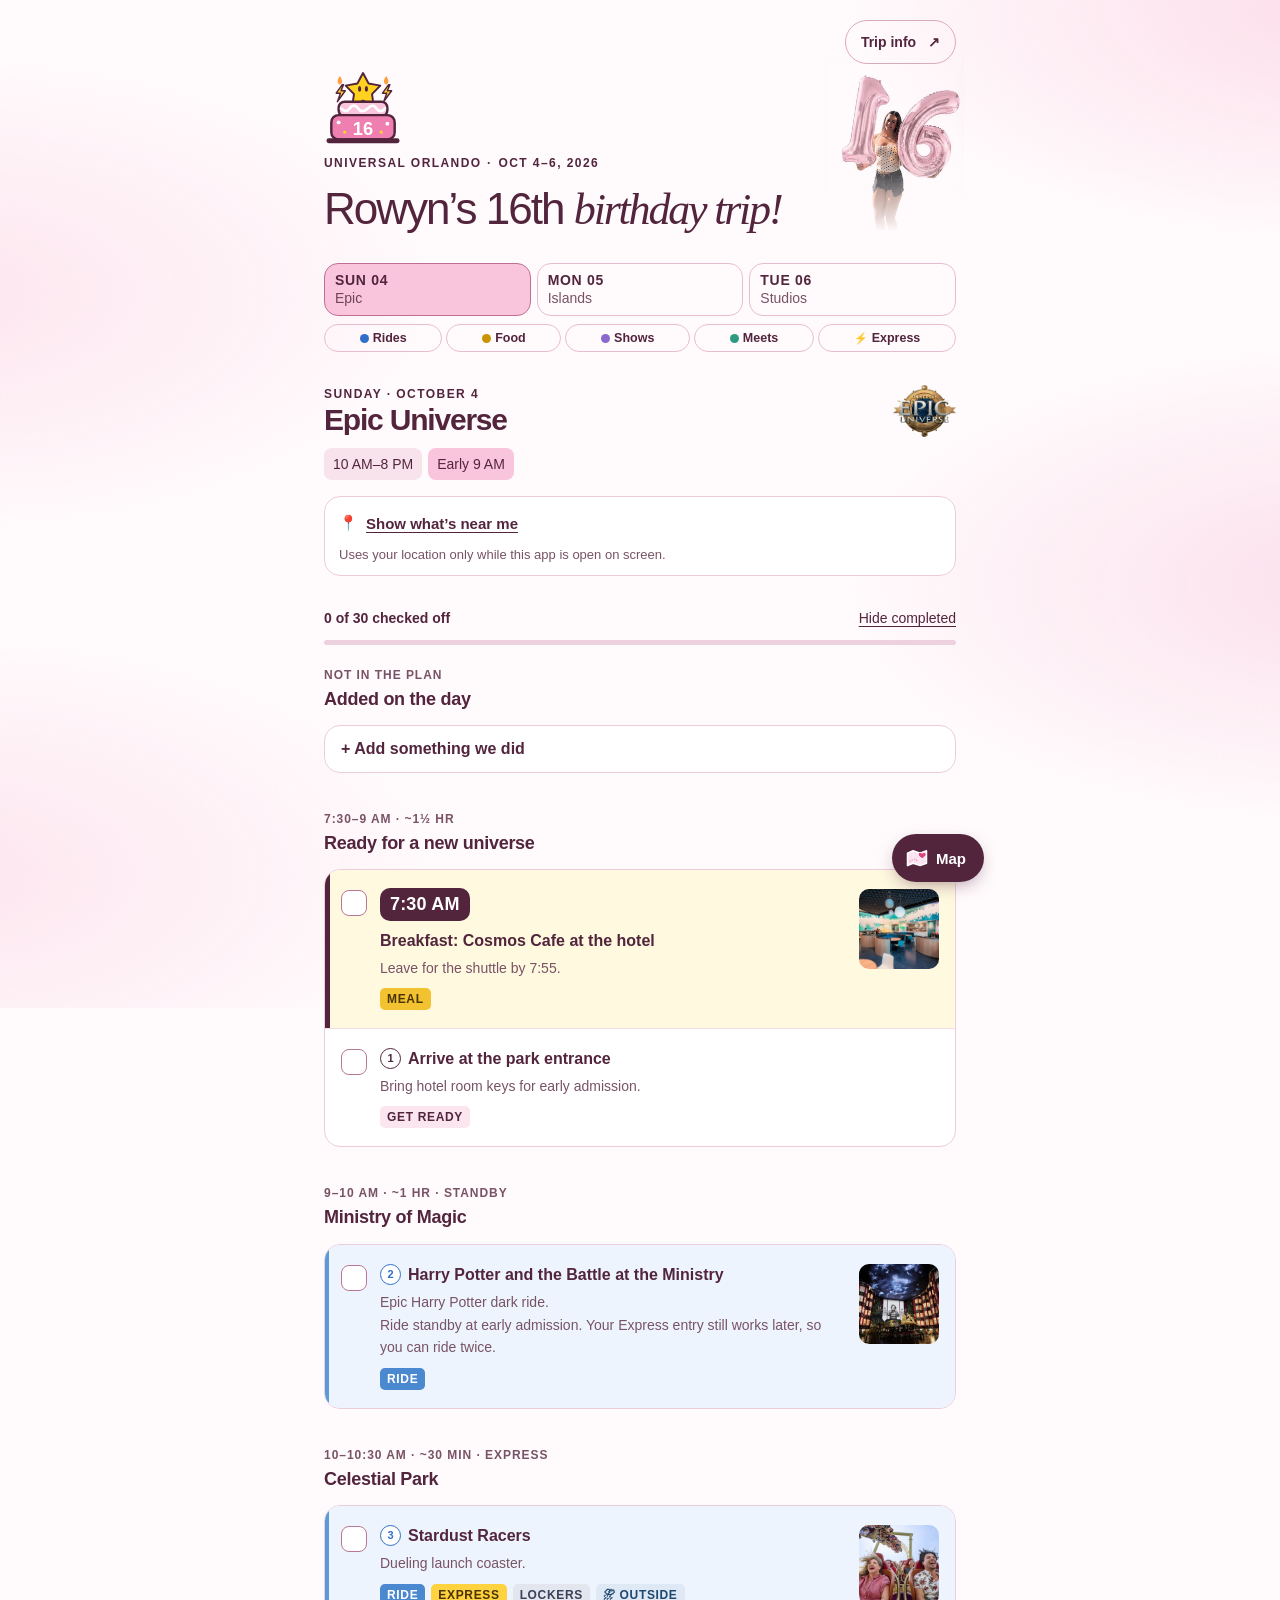
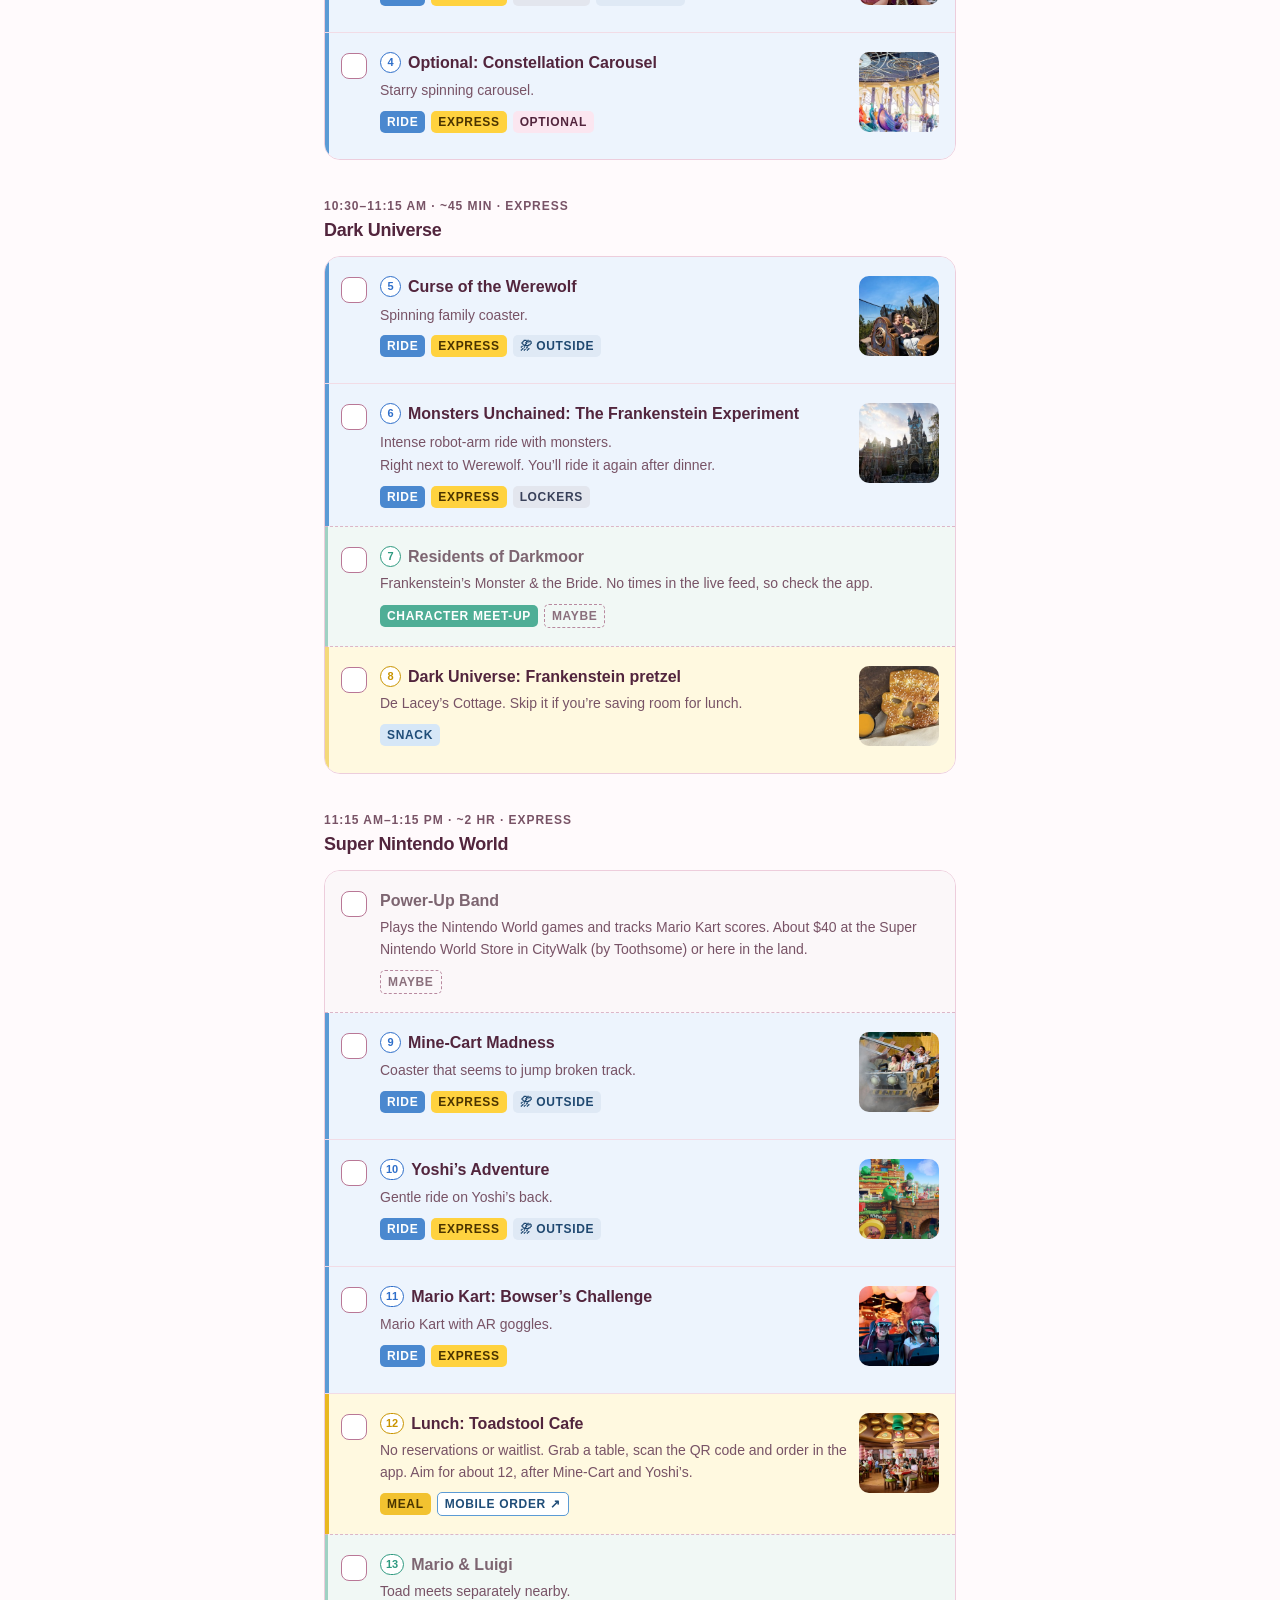
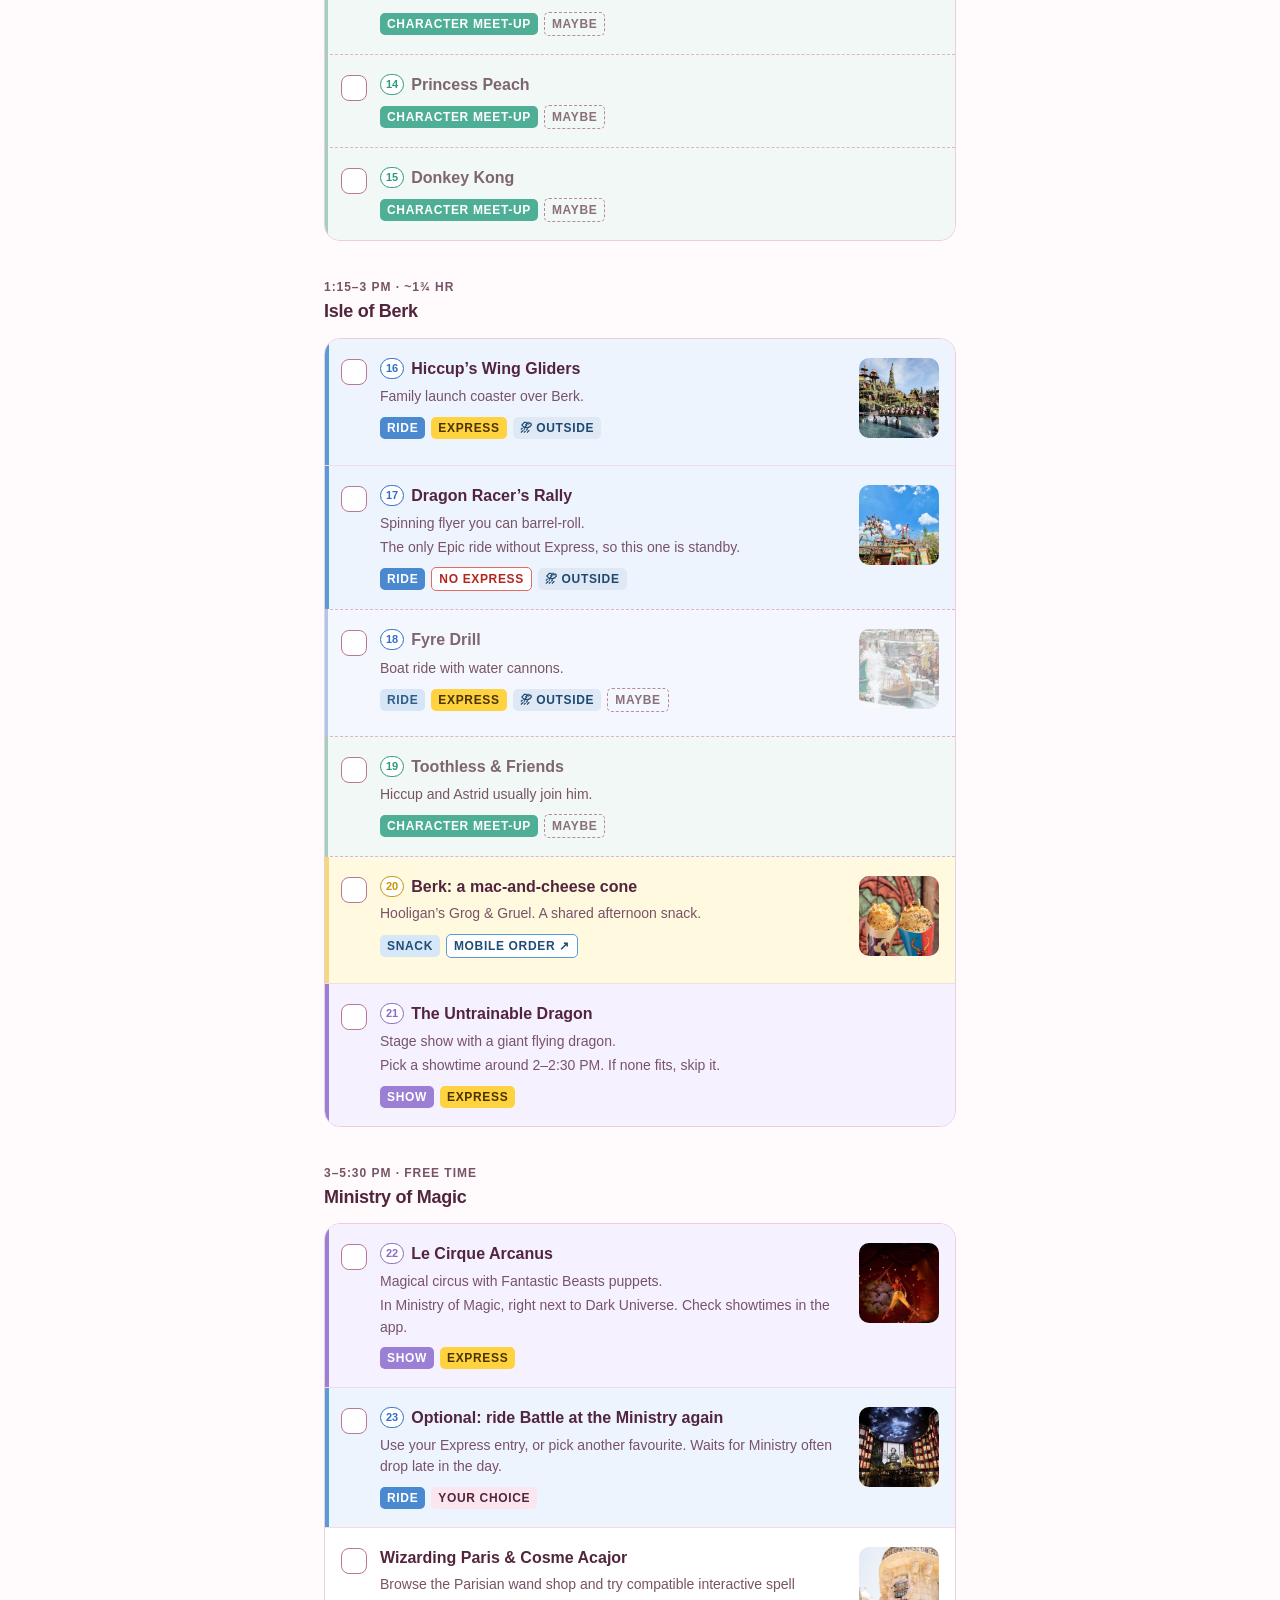
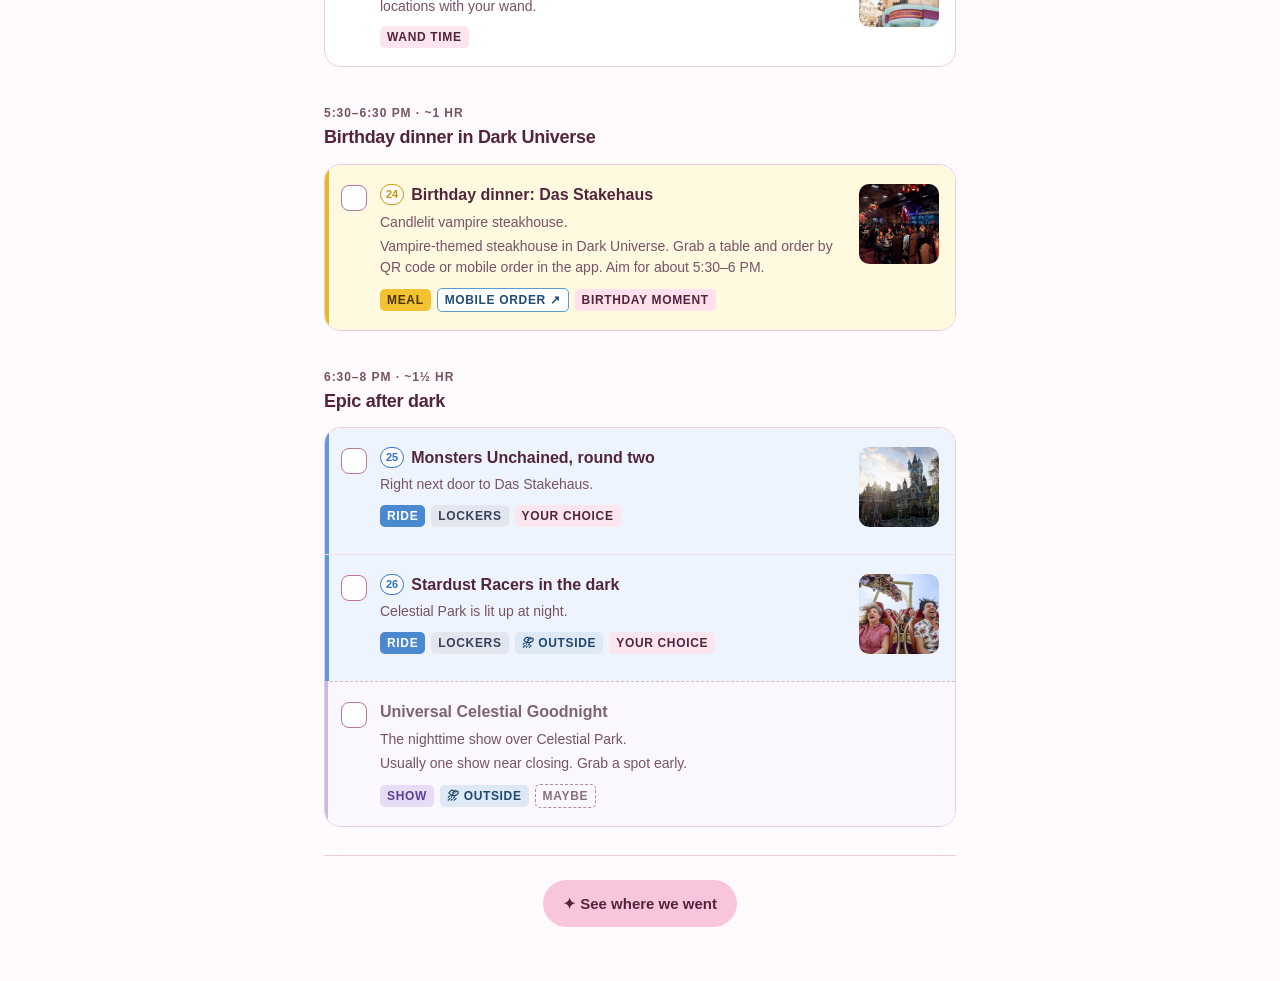
==== commit b4fe1693: "Swap days for weather: Epic Sun Oct 4, Islands Mon Oct 5; v135 Co-Authored-By: Claude Opus 5.5 (1M c" ====
--- a/index.html
+++ b/index.html
@@ -1,5 +1,5 @@
 <!doctype html>
-<html lang="en"><head><meta charset="UTF-8"><meta name="robots" content="noindex, nofollow, noimageindex"><meta name="viewport" content="width=device-width, initial-scale=1, viewport-fit=cover"><meta name="theme-color" content="#fffafc"><meta name="description" content="Three days of rides, birthday moments, and a pocket-sized checklist for Universal Orlando."><meta name="apple-mobile-web-app-capable" content="yes"><meta name="apple-mobile-web-app-title" content="Rowyn’s 16th"><meta name="apple-mobile-web-app-status-bar-style" content="default"><meta property="og:type" content="website"><meta property="og:url" content="https://alisonjoseph.github.io/birthday-park-days/"><meta property="og:title" content="Rowyn’s 16th birthday trip!"><meta property="og:description" content="Three days at Universal Orlando, Oct 4–6."><meta property="og:image" content="https://alisonjoseph.github.io/birthday-park-days/og-image.png?v=4"><meta property="og:image:width" content="1200"><meta property="og:image:height" content="630"><meta name="twitter:card" content="summary_large_image"><title>Rowyn’s 16th birthday trip!</title><link rel="manifest" href="./manifest.webmanifest?v=132"><link rel="icon" href="./icons/favicon.svg?v=132" type="image/svg+xml"><link rel="apple-touch-icon" href="./icons/apple-touch-icon.png?v=132"><link rel="stylesheet" href="./styles.css?v=132"><script defer src="./itinerary.js?v=132"></script><script defer src="./app.js?v=132"></script></head>
+<html lang="en"><head><meta charset="UTF-8"><meta name="robots" content="noindex, nofollow, noimageindex"><meta name="viewport" content="width=device-width, initial-scale=1, viewport-fit=cover"><meta name="theme-color" content="#fffafc"><meta name="description" content="Three days of rides, birthday moments, and a pocket-sized checklist for Universal Orlando."><meta name="apple-mobile-web-app-capable" content="yes"><meta name="apple-mobile-web-app-title" content="Rowyn’s 16th"><meta name="apple-mobile-web-app-status-bar-style" content="default"><meta property="og:type" content="website"><meta property="og:url" content="https://alisonjoseph.github.io/birthday-park-days/"><meta property="og:title" content="Rowyn’s 16th birthday trip!"><meta property="og:description" content="Three days at Universal Orlando, Oct 4–6."><meta property="og:image" content="https://alisonjoseph.github.io/birthday-park-days/og-image.png?v=4"><meta property="og:image:width" content="1200"><meta property="og:image:height" content="630"><meta name="twitter:card" content="summary_large_image"><title>Rowyn’s 16th birthday trip!</title><link rel="manifest" href="./manifest.webmanifest?v=135"><link rel="icon" href="./icons/favicon.svg?v=135" type="image/svg+xml"><link rel="apple-touch-icon" href="./icons/apple-touch-icon.png?v=135"><link rel="stylesheet" href="./styles.css?v=135"><script defer src="./itinerary.js?v=135"></script><script defer src="./app.js?v=135"></script></head>
 <body><div class="app">
 <section class="trip-heading"><div class="hero"><div class="hero-text"><a href="./" class="brand" aria-label="Rowyn’s 16th home"><img class="brand-cake" src="./icons/cake-16.svg" alt="" width="78" height="78"></a><p class="eyebrow trip-eyebrow"><span>UNIVERSAL ORLANDO</span><span class="dot-sep">OCT 4–6, 2026</span></p><h1>Rowyn’s 16th <em>birthday trip!</em></h1></div><div class="hero-side"><button class="help-button" id="help-open" aria-label="Open trip information and installation help">Trip info <span aria-hidden="true">↗</span></button><img class="hero-photo" src="./photos/hero-photo.jpg" alt="The birthday girl holding pink 1 and 6 balloons" width="180" height="227"></div></div><div class="trip-bottom" hidden><span class="birthday-label">3 parks · 3 days</span><span id="total-progress">0 checked off</span></div></section>
 <div class="top-cover" aria-hidden="true"></div><div id="nav-sentinel" aria-hidden="true"></div><div class="sticky-nav"><div class="nav-row"><nav class="days" aria-label="Choose itinerary day" id="days"></nav></div><div class="filters" id="filters" role="group" aria-label="Show only"></div></div>
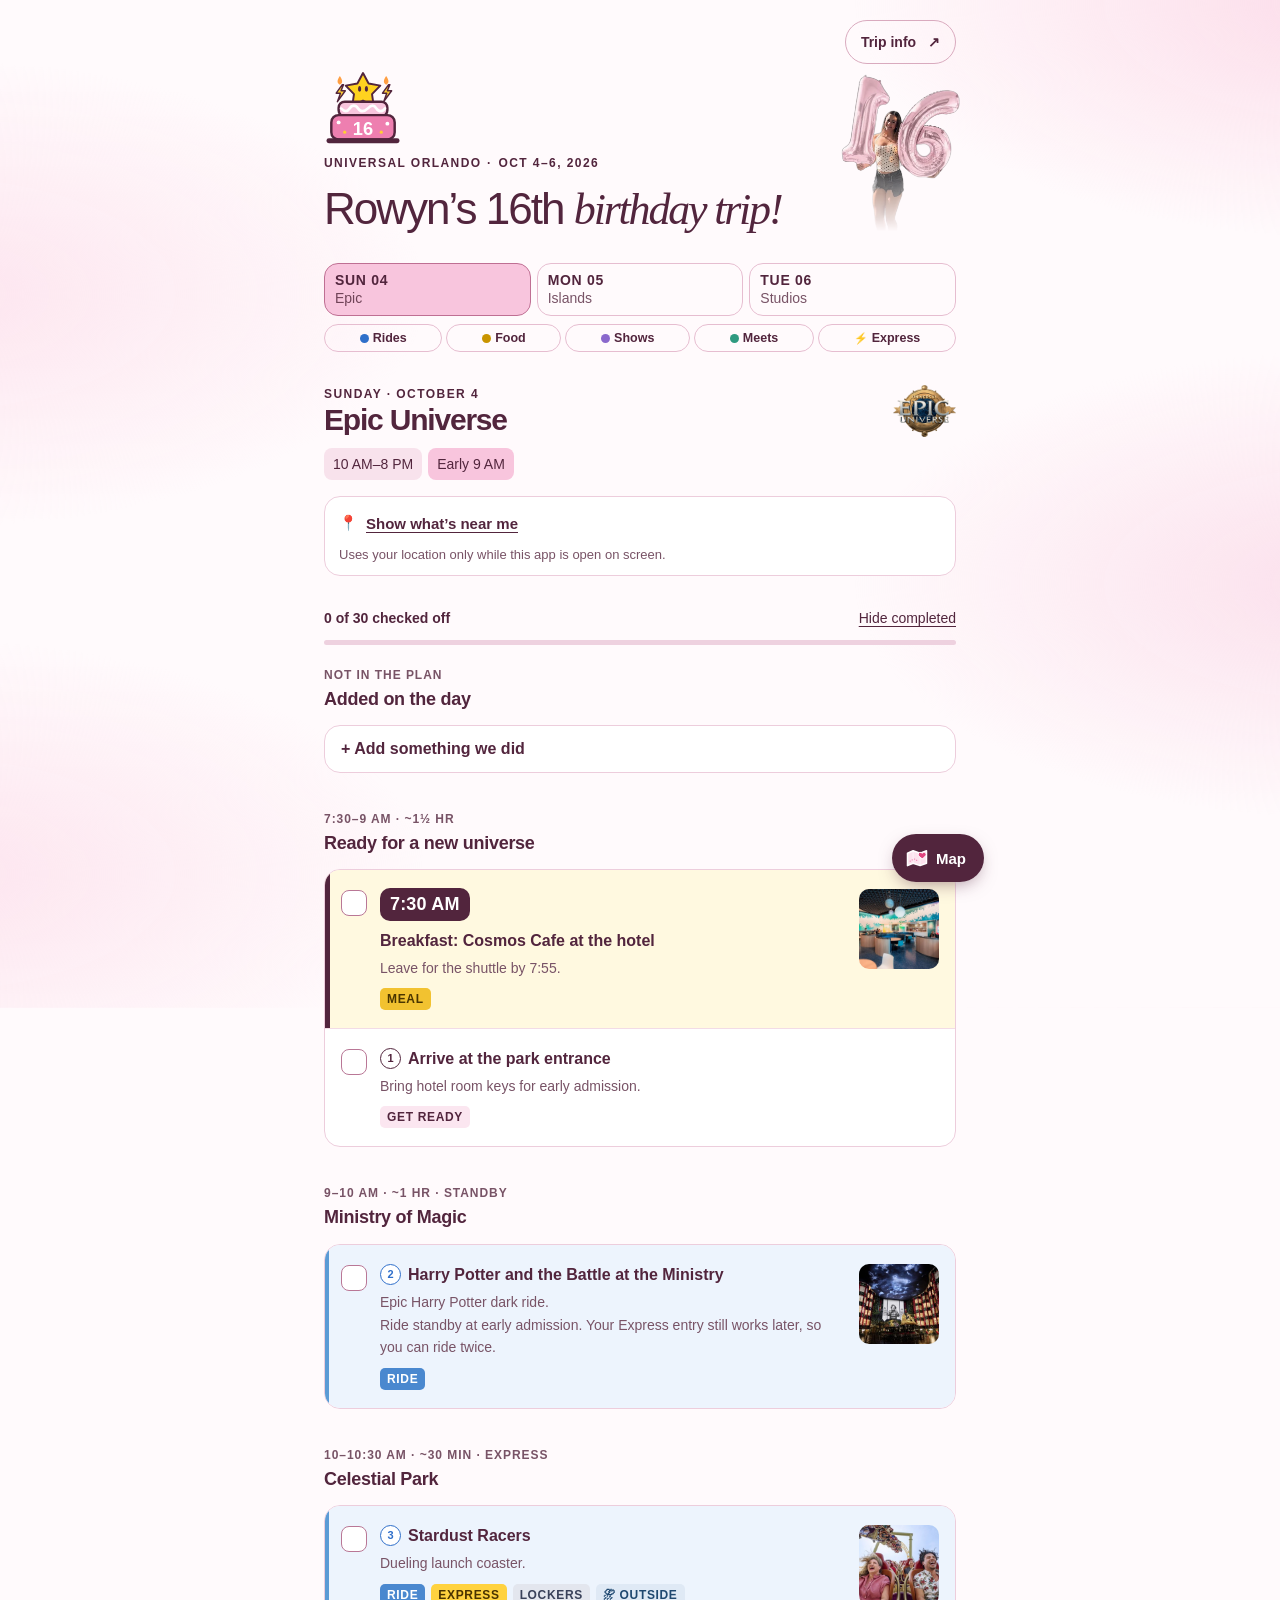
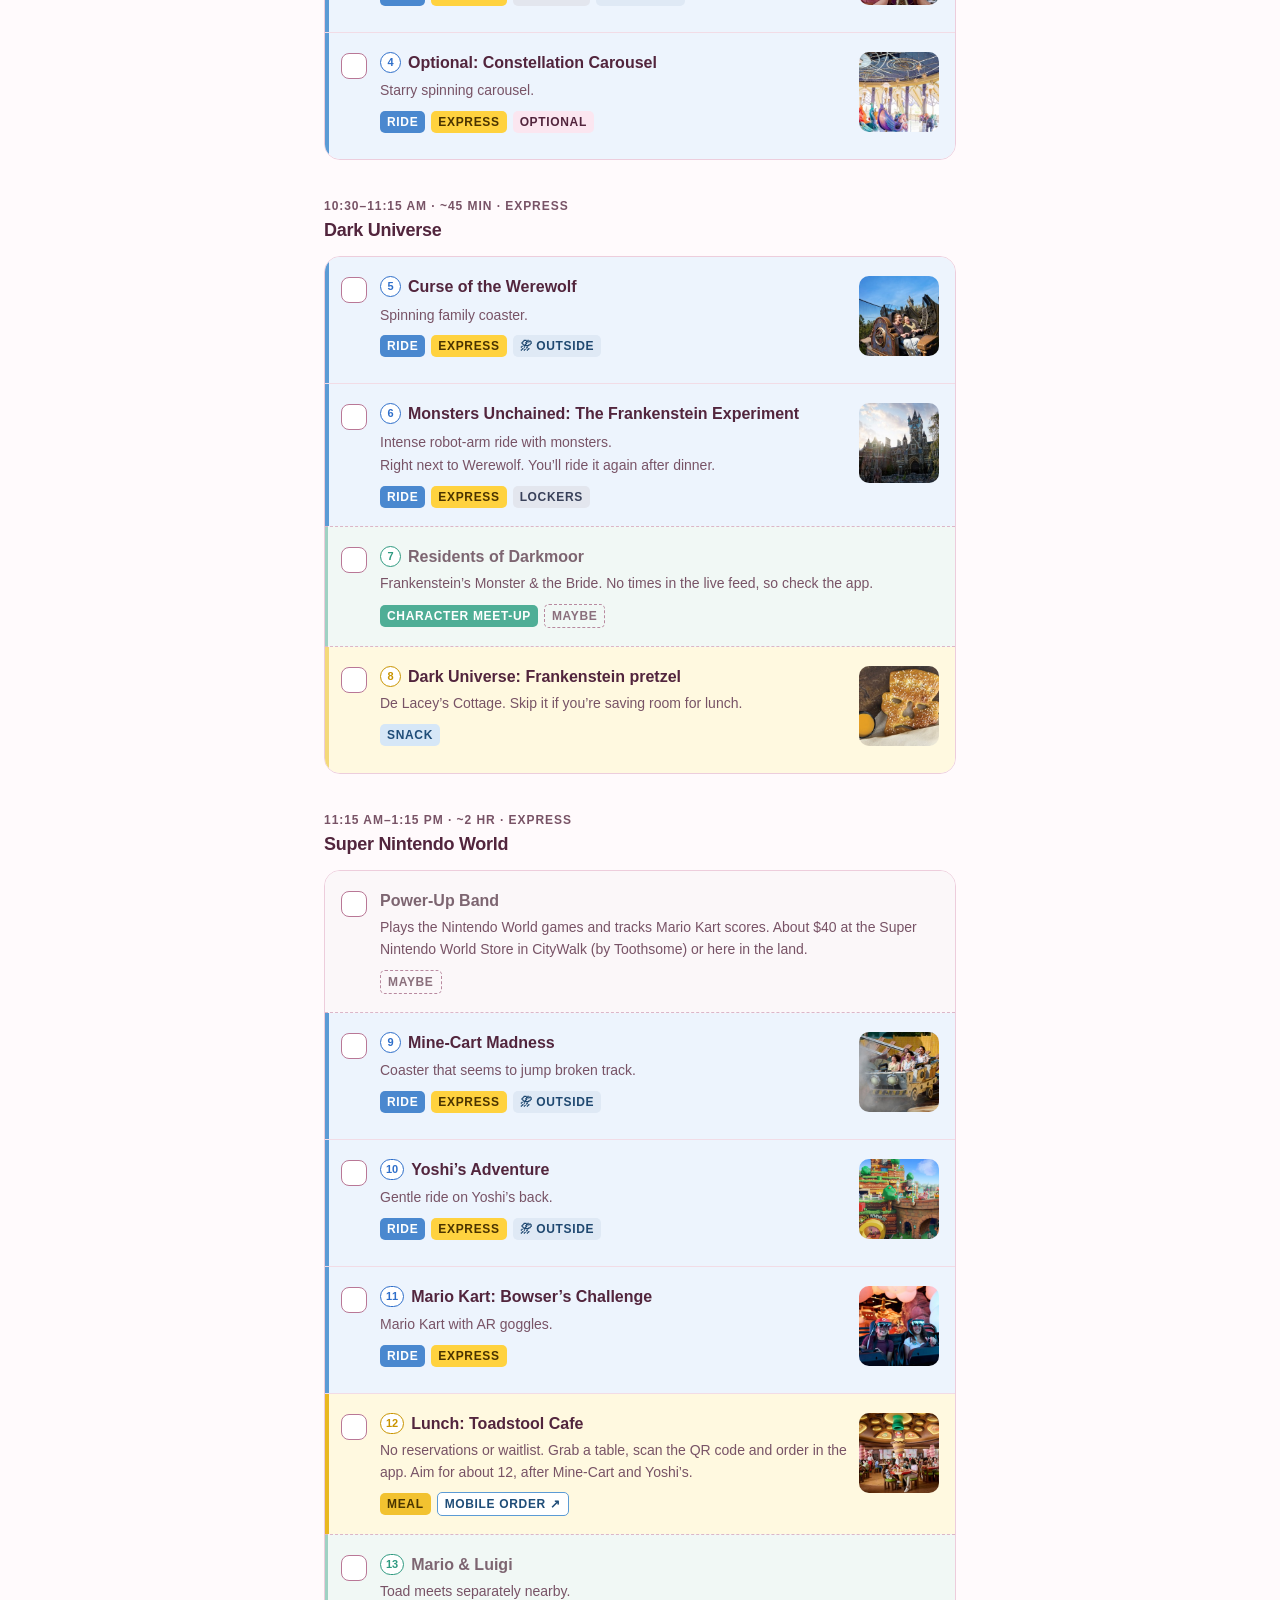
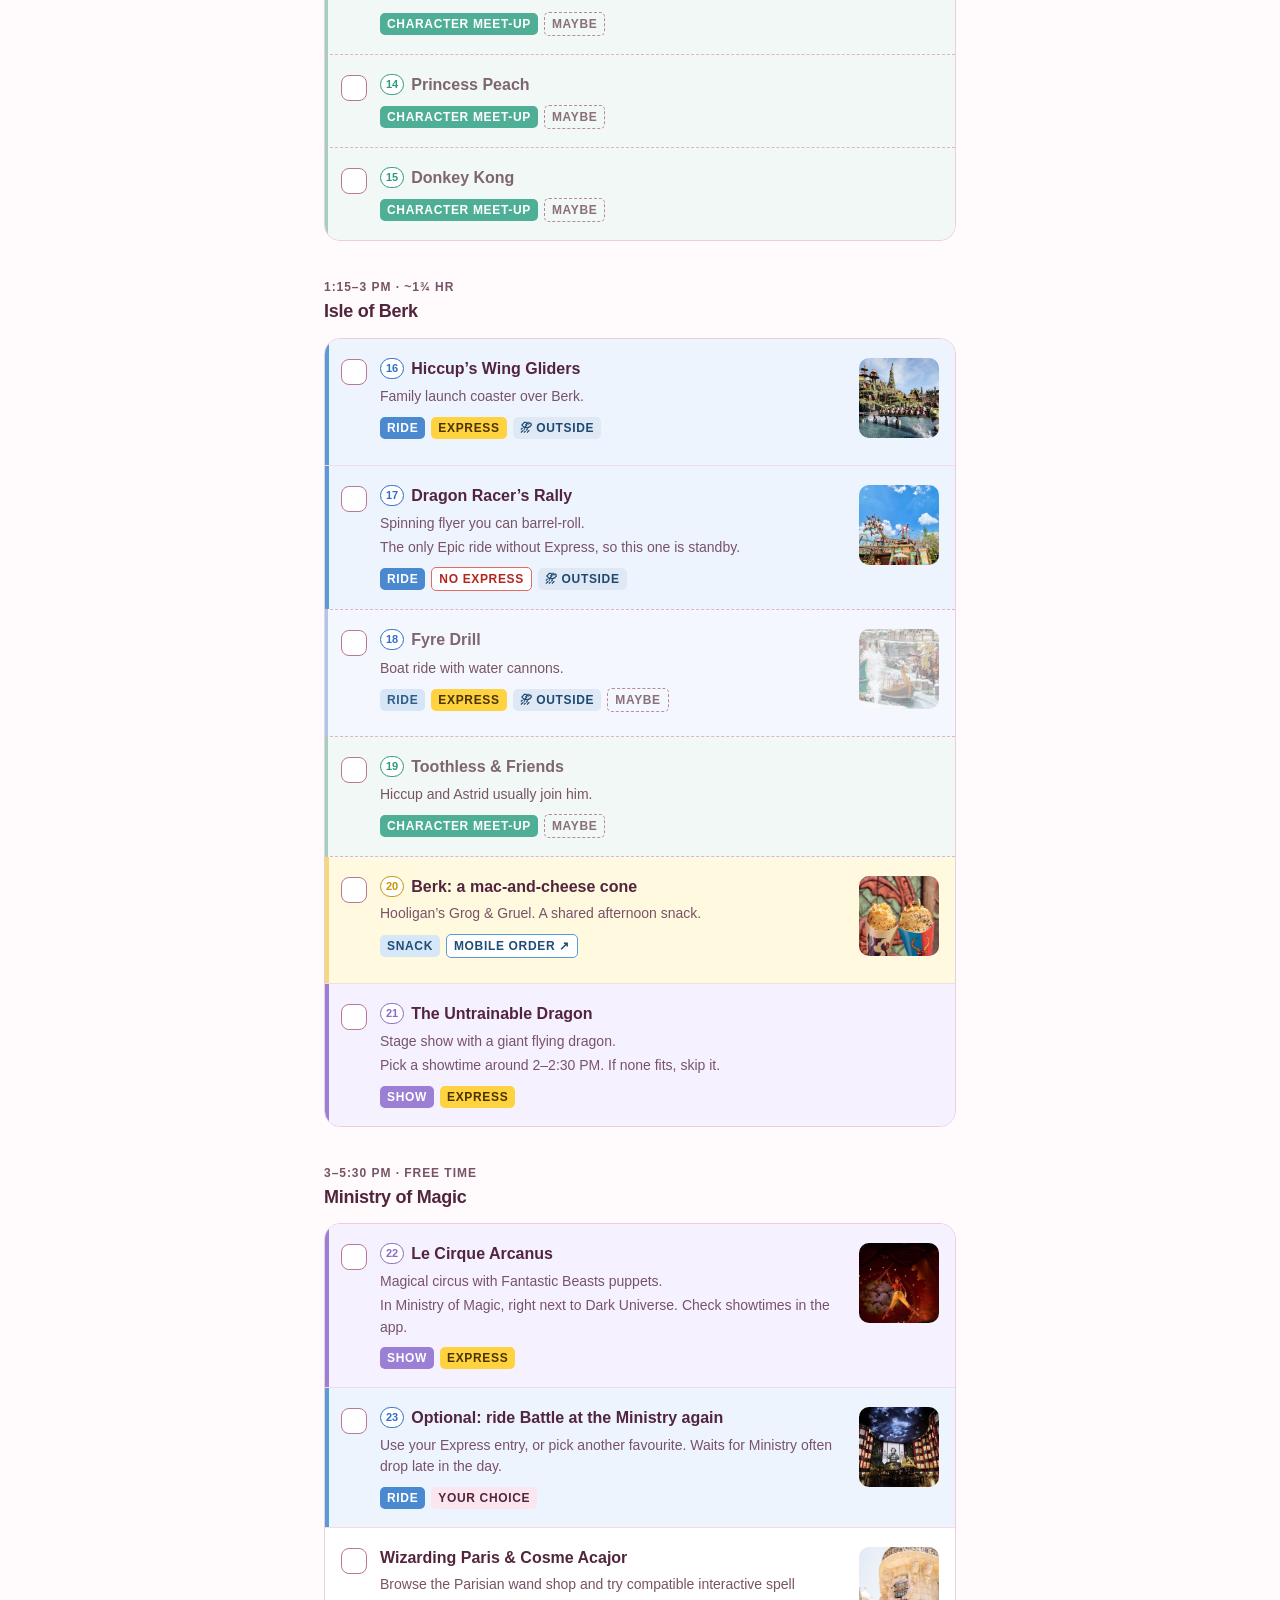
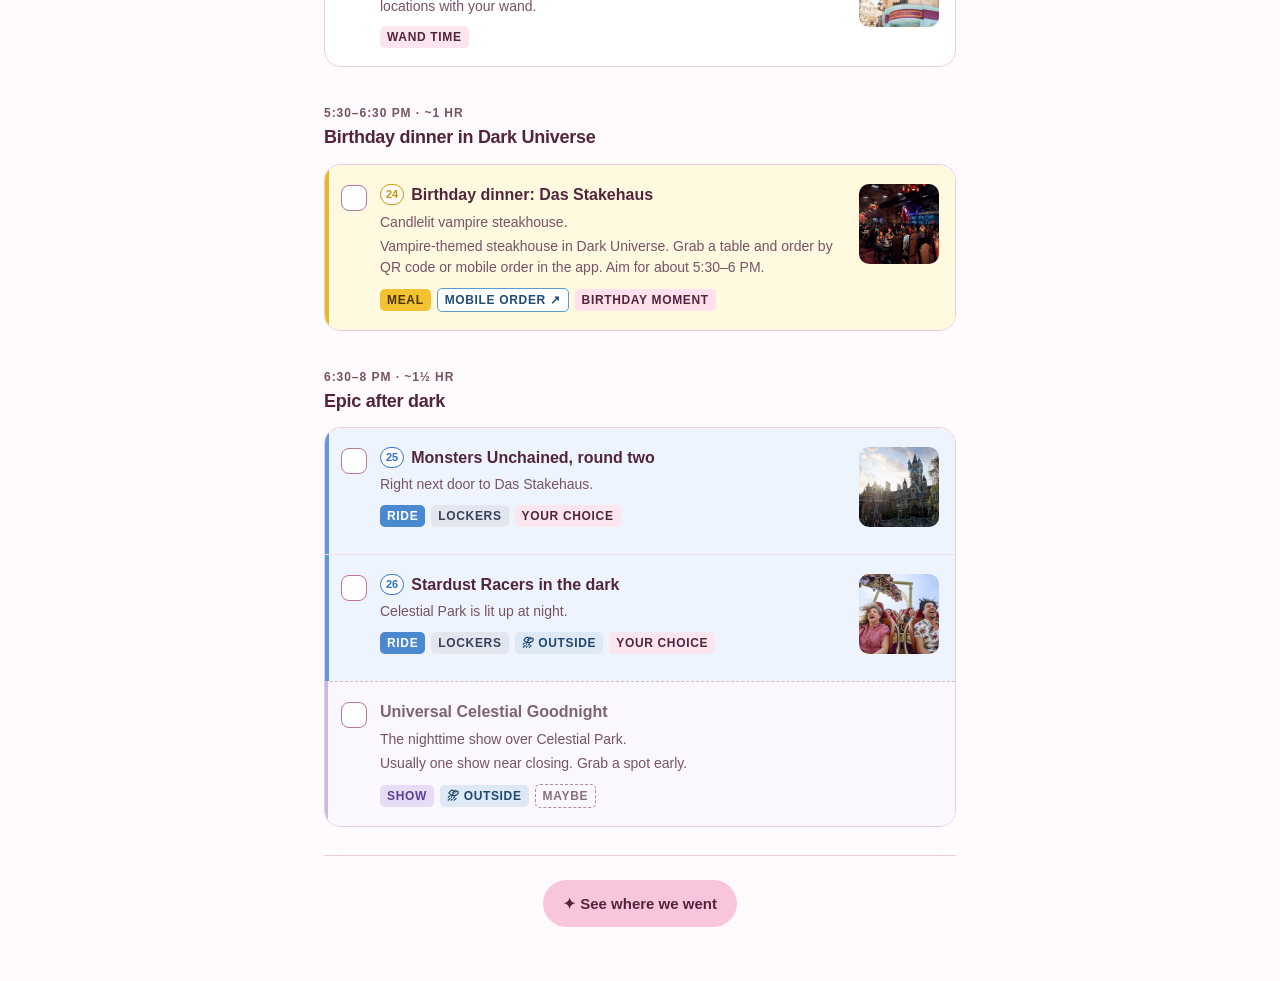
==== commit dfb0172e: "Transparent background on Rowyn's hero photo; v138 Co-Authored-By: Claude Opus 5.5 (1M context) <nor" ====
--- a/index.html
+++ b/index.html
@@ -1,7 +1,7 @@
 <!doctype html>
-<html lang="en"><head><meta charset="UTF-8"><meta name="robots" content="noindex, nofollow, noimageindex"><meta name="viewport" content="width=device-width, initial-scale=1, viewport-fit=cover"><meta name="theme-color" content="#fffafc"><meta name="description" content="Three days of rides, birthday moments, and a pocket-sized checklist for Universal Orlando."><meta name="apple-mobile-web-app-capable" content="yes"><meta name="apple-mobile-web-app-title" content="Rowyn’s 16th"><meta name="apple-mobile-web-app-status-bar-style" content="default"><meta property="og:type" content="website"><meta property="og:url" content="https://alisonjoseph.github.io/birthday-park-days/"><meta property="og:title" content="Rowyn’s 16th birthday trip!"><meta property="og:description" content="Three days at Universal Orlando, Oct 4–6."><meta property="og:image" content="https://alisonjoseph.github.io/birthday-park-days/og-image.png?v=4"><meta property="og:image:width" content="1200"><meta property="og:image:height" content="630"><meta name="twitter:card" content="summary_large_image"><title>Rowyn’s 16th birthday trip!</title><link rel="manifest" href="./manifest.webmanifest?v=135"><link rel="icon" href="./icons/favicon.svg?v=135" type="image/svg+xml"><link rel="apple-touch-icon" href="./icons/apple-touch-icon.png?v=135"><link rel="stylesheet" href="./styles.css?v=135"><script defer src="./itinerary.js?v=135"></script><script defer src="./app.js?v=135"></script></head>
+<html lang="en"><head><meta charset="UTF-8"><meta name="robots" content="noindex, nofollow, noimageindex"><meta name="viewport" content="width=device-width, initial-scale=1, viewport-fit=cover"><meta name="theme-color" content="#fffafc"><meta name="description" content="Three days of rides, birthday moments, and a pocket-sized checklist for Universal Orlando."><meta name="apple-mobile-web-app-capable" content="yes"><meta name="apple-mobile-web-app-title" content="Rowyn’s 16th"><meta name="apple-mobile-web-app-status-bar-style" content="default"><meta property="og:type" content="website"><meta property="og:url" content="https://alisonjoseph.github.io/birthday-park-days/"><meta property="og:title" content="Rowyn’s 16th birthday trip!"><meta property="og:description" content="Three days at Universal Orlando, Oct 4–6."><meta property="og:image" content="https://alisonjoseph.github.io/birthday-park-days/og-image.png?v=4"><meta property="og:image:width" content="1200"><meta property="og:image:height" content="630"><meta name="twitter:card" content="summary_large_image"><title>Rowyn’s 16th birthday trip!</title><link rel="manifest" href="./manifest.webmanifest?v=138"><link rel="icon" href="./icons/favicon.svg?v=138" type="image/svg+xml"><link rel="apple-touch-icon" href="./icons/apple-touch-icon.png?v=138"><link rel="stylesheet" href="./styles.css?v=138"><script defer src="./itinerary.js?v=138"></script><script defer src="./app.js?v=138"></script></head>
 <body><div class="app">
-<section class="trip-heading"><div class="hero"><div class="hero-text"><a href="./" class="brand" aria-label="Rowyn’s 16th home"><img class="brand-cake" src="./icons/cake-16.svg" alt="" width="78" height="78"></a><p class="eyebrow trip-eyebrow"><span>UNIVERSAL ORLANDO</span><span class="dot-sep">OCT 4–6, 2026</span></p><h1>Rowyn’s 16th <em>birthday trip!</em></h1></div><div class="hero-side"><button class="help-button" id="help-open" aria-label="Open trip information and installation help">Trip info <span aria-hidden="true">↗</span></button><img class="hero-photo" src="./photos/hero-photo.jpg" alt="The birthday girl holding pink 1 and 6 balloons" width="180" height="227"></div></div><div class="trip-bottom" hidden><span class="birthday-label">3 parks · 3 days</span><span id="total-progress">0 checked off</span></div></section>
+<section class="trip-heading"><div class="hero"><div class="hero-text"><a href="./" class="brand" aria-label="Rowyn’s 16th home"><img class="brand-cake" src="./icons/cake-16.svg" alt="" width="78" height="78"></a><p class="eyebrow trip-eyebrow"><span>UNIVERSAL ORLANDO</span><span class="dot-sep">OCT 4–6, 2026</span></p><h1>Rowyn’s 16th <em>birthday trip!</em></h1></div><div class="hero-side"><button class="help-button" id="help-open" aria-label="Open trip information and installation help">Trip info <span aria-hidden="true">↗</span></button><img class="hero-photo" src="./photos/hero-photo.webp" alt="The birthday girl holding pink 1 and 6 balloons" width="180" height="227"></div></div><div class="trip-bottom" hidden><span class="birthday-label">3 parks · 3 days</span><span id="total-progress">0 checked off</span></div></section>
 <div class="top-cover" aria-hidden="true"></div><div id="nav-sentinel" aria-hidden="true"></div><div class="sticky-nav"><div class="nav-row"><nav class="days" aria-label="Choose itinerary day" id="days"></nav></div><div class="filters" id="filters" role="group" aria-label="Show only"></div></div>
 <main id="main"><section class="park-heading" id="park-heading"></section><section class="route-card" id="route-card" aria-label="Today’s route"><button type="button" class="route-map" id="route-open" aria-label="Open today’s route map"><svg id="route-mini" aria-hidden="true"></svg></button><div class="route-row"><div class="route-text"><strong id="route-label">Today’s route</strong><span id="route-sum"></span></div><button type="button" class="route-expand" id="route-expand">Expand <span aria-hidden="true">↗</span></button></div><section class="near-you" id="near-you" aria-label="Near you" aria-live="polite"></section></section><section class="day-status" aria-label="Day progress"><div><span id="day-progress"></span><button id="filter" aria-pressed="false">Hide completed</button></div><progress id="progress" value="0" max="100" aria-label="Day completed"></progress></section><div id="save-warning" role="status" hidden></div><div id="checklist"></div><p class="all-done" id="all-done" hidden>You did it. A day well ridden. ✦</p><aside class="park-note" id="park-note"></aside><footer><button type="button" id="recap-open" class="recap-button">✦ See where we went</button></footer></main>
 <div class="view-switch view-fab" role="group" aria-label="View"><button type="button" data-view="list" aria-pressed="true"><svg class="vs-ico" viewBox="0 0 22 20" aria-hidden="true"><path d="M3.2 2.2l.9 1.9 2 .3-1.5 1.4.4 2-1.8-1-1.8 1 .4-2L.3 4.4l2-.3z" fill="#f28cb8"/><rect x="9" y="3.3" width="12" height="2.6" rx="1.3" fill="currentColor"/><path d="M3.2 9.4c-.8-1-2.6-.6-2.6.8 0 1.3 1.6 2.2 2.6 3 1-.8 2.6-1.7 2.6-3 0-1.4-1.8-1.8-2.6-.8z" fill="#f28cb8"/><rect x="9" y="9.7" width="9" height="2.6" rx="1.3" fill="currentColor"/><path d="M3.2 15.2l.9 1.9 2 .3-1.5 1.4.4 2-1.8-1-1.8 1 .4-2-1.5-1.4 2-.3z" fill="#f28cb8" transform="translate(0 -1.2)"/><rect x="9" y="15.3" width="10.5" height="2.6" rx="1.3" fill="currentColor"/></svg><span class="vs-text">List</span></button><button type="button" data-view="map" aria-pressed="false"><svg class="vs-ico" viewBox="0 0 22 20" aria-hidden="true"><path d="M1.5 5.2l5.6-2.4 7 2.4 6.4-2.4v12.4l-6.4 2.4-7-2.4-5.6 2.4z" fill="#fde2ee" stroke="currentColor" stroke-width="1.5" stroke-linejoin="round"/><path d="M7.1 2.8v12.4M14.1 5.2v12.4" stroke="currentColor" stroke-width="1.2" opacity=".45"/><path d="M4.2 13.2c1.6-.4 2.2-2.2 4-2.1s2.2 1.9 4 1.5" fill="none" stroke="#f28cb8" stroke-width="1.3" stroke-linecap="round" stroke-dasharray=".1 2.3"/><path d="M16.2 11.4c-1.3-1.6-4-1-4 1.1 0 1.9 2.4 3.3 4 4.5 1.6-1.2 4-2.6 4-4.5 0-2.1-2.7-2.7-4-1.1z" transform="translate(0 -6.2)" fill="#e0457f" stroke="#fff" stroke-width="1"/></svg><span class="vs-text">Map</span></button></div><div class="save-status" id="save-status" aria-live="polite"></div></div>
--- a/styles.css
+++ b/styles.css
@@ -63,7 +63,7 @@
 .reset-button{background:transparent;border:1px solid #e0b9ca;color:var(--muted);border-radius:999px;padding:9px 16px;font-size:13px;font-weight:600}
 .hero{display:flex;align-items:center;gap:8px}
 .hero-text{flex:1;min-width:0}
-.hero-photo{width:150px;height:auto;flex-shrink:0;mix-blend-mode:multiply;margin:-10px -8px -6px 0}
+.hero-photo{width:150px;height:auto;flex-shrink:0;margin:-10px -8px -6px 0}
 @media(min-width:600px){.hero-photo{width:200px}}
 .item.food{background:#f1f7fd;box-shadow:inset 4px 0 0 #5b9bd5}
 .item.food-snack{box-shadow:inset 4px 0 0 #9cc4e8}
